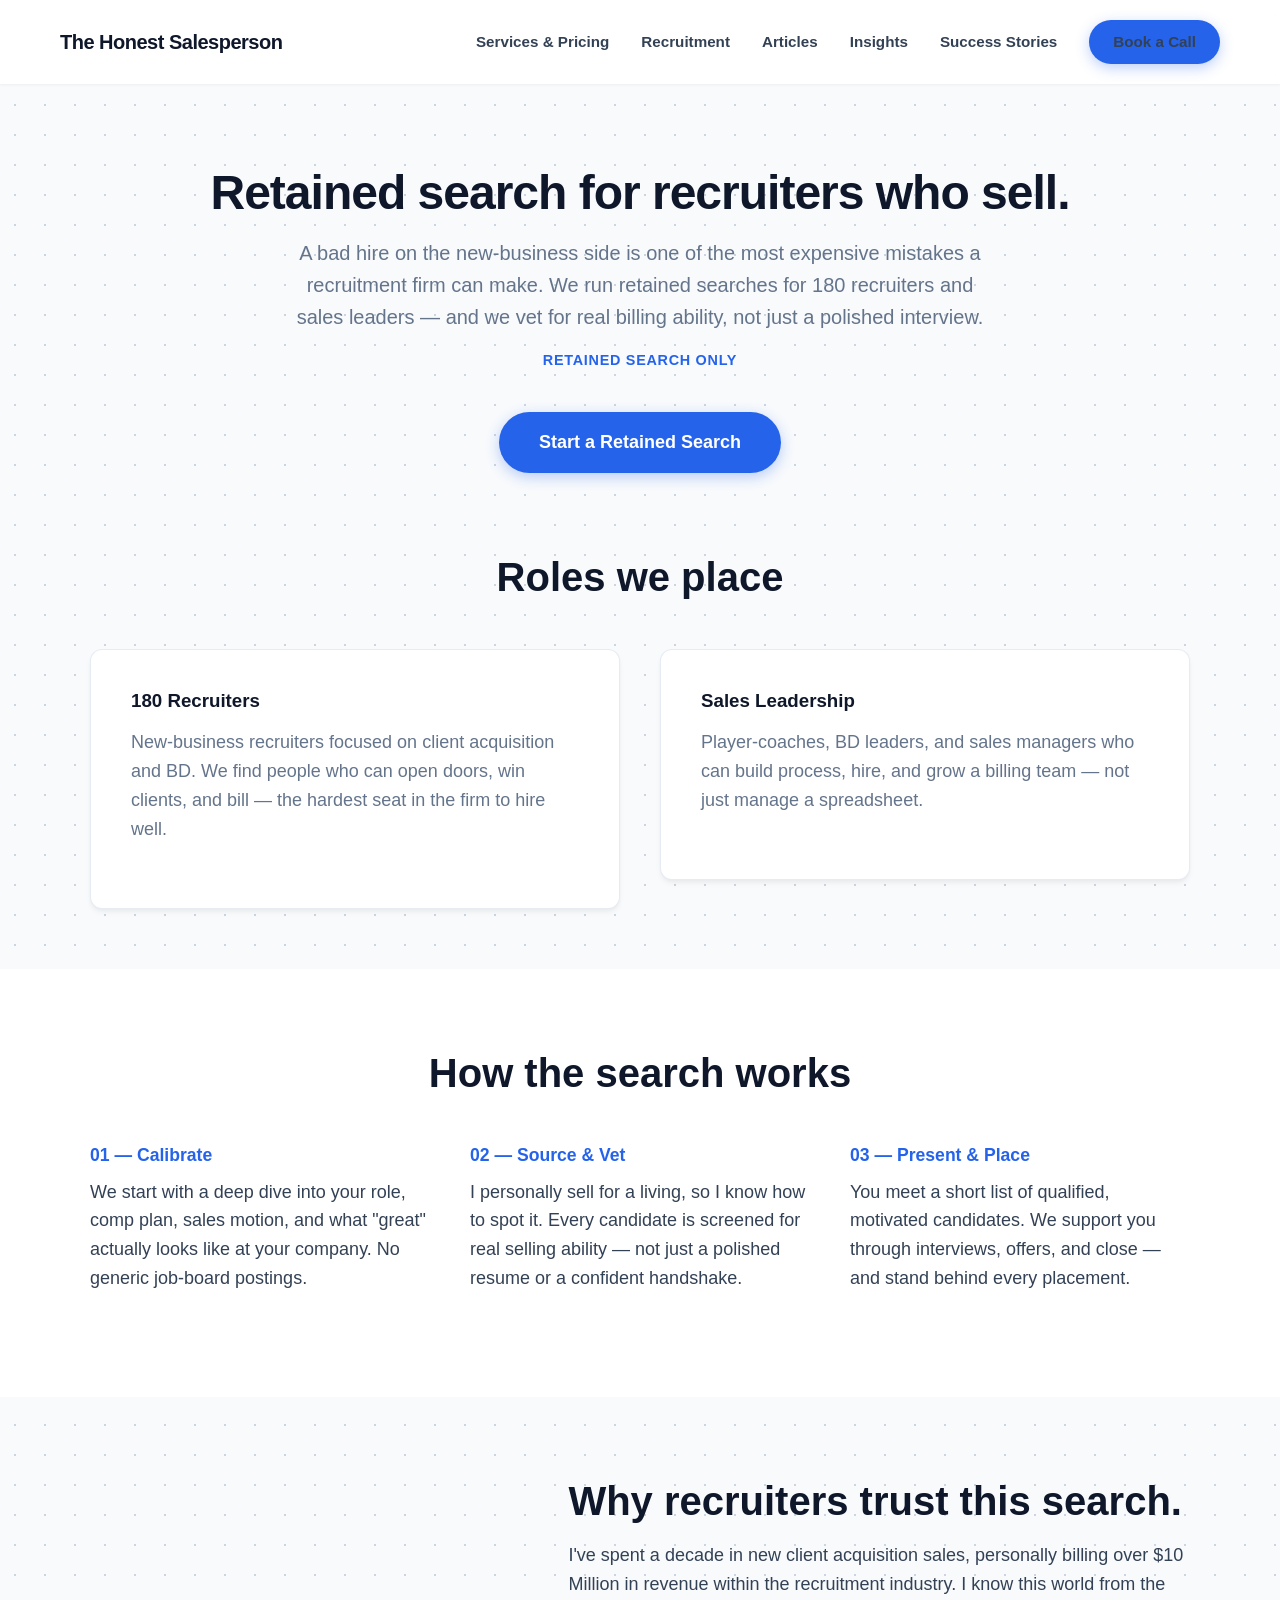
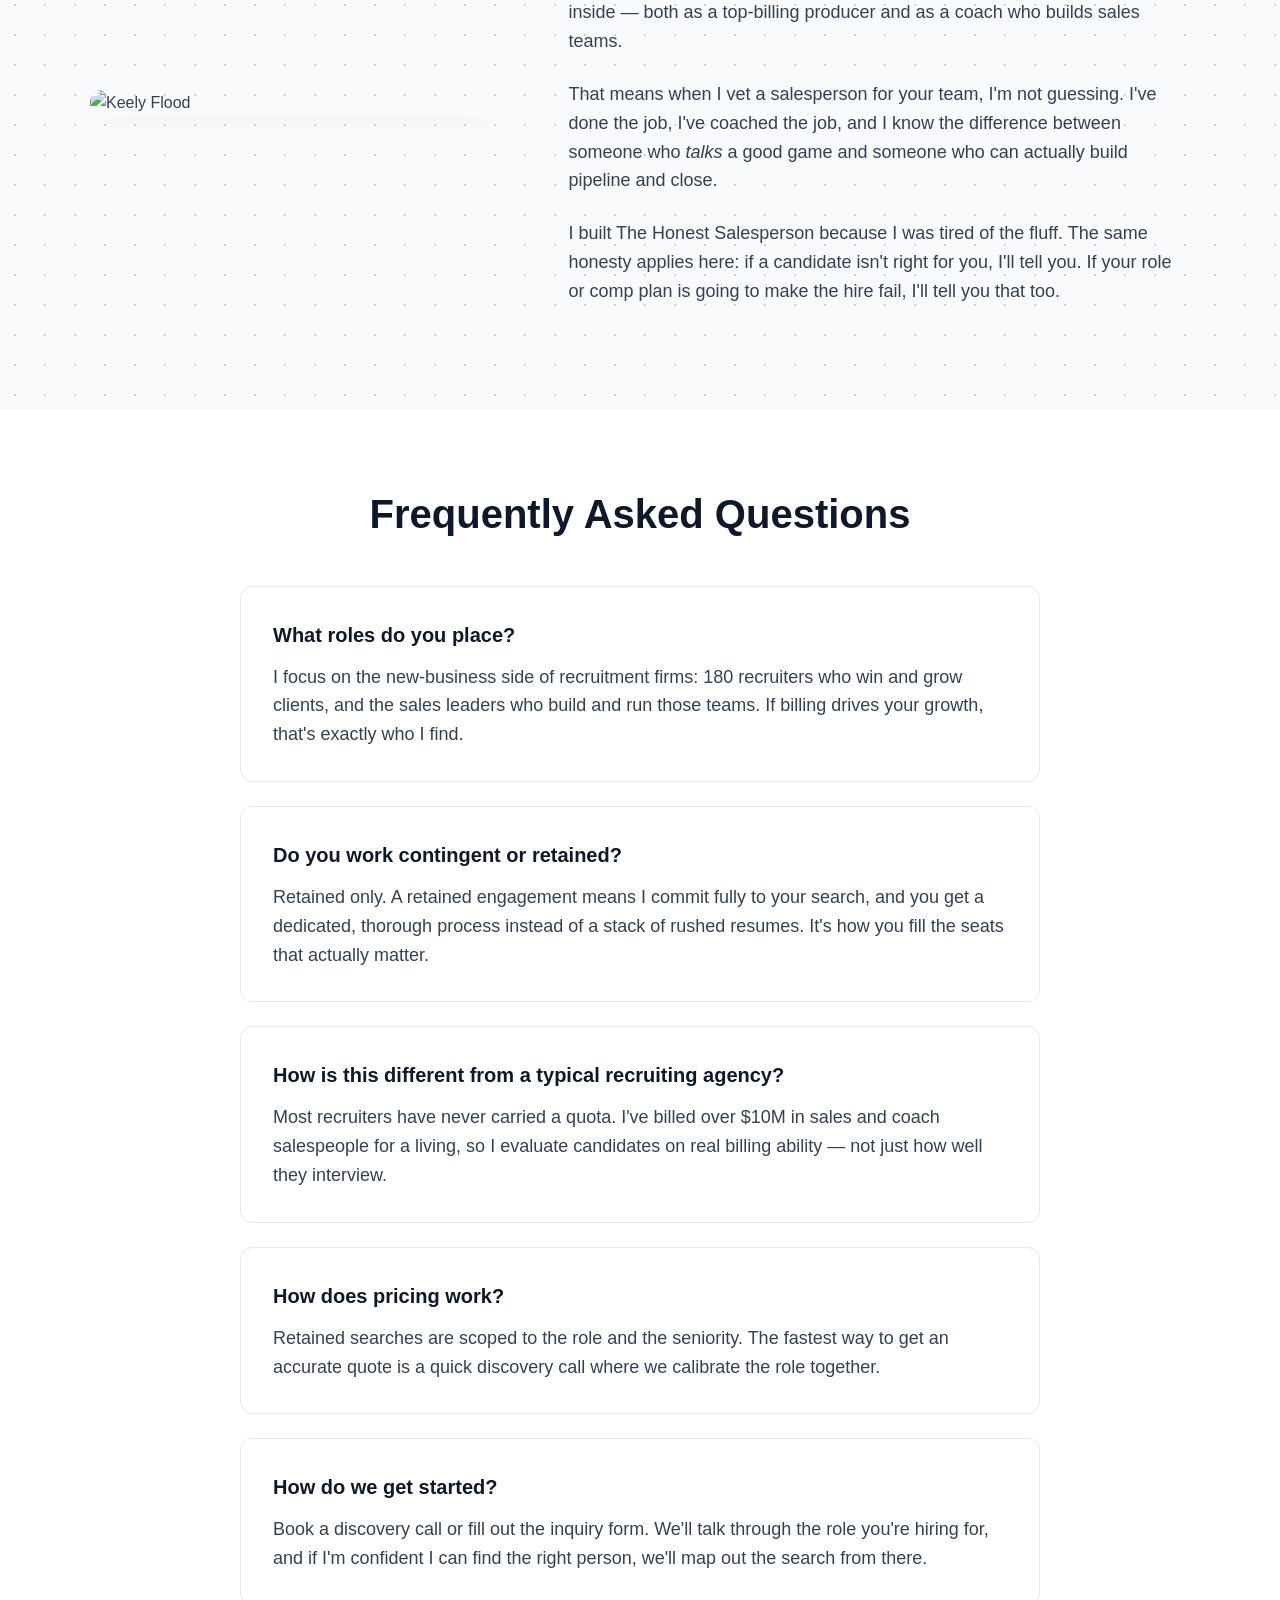
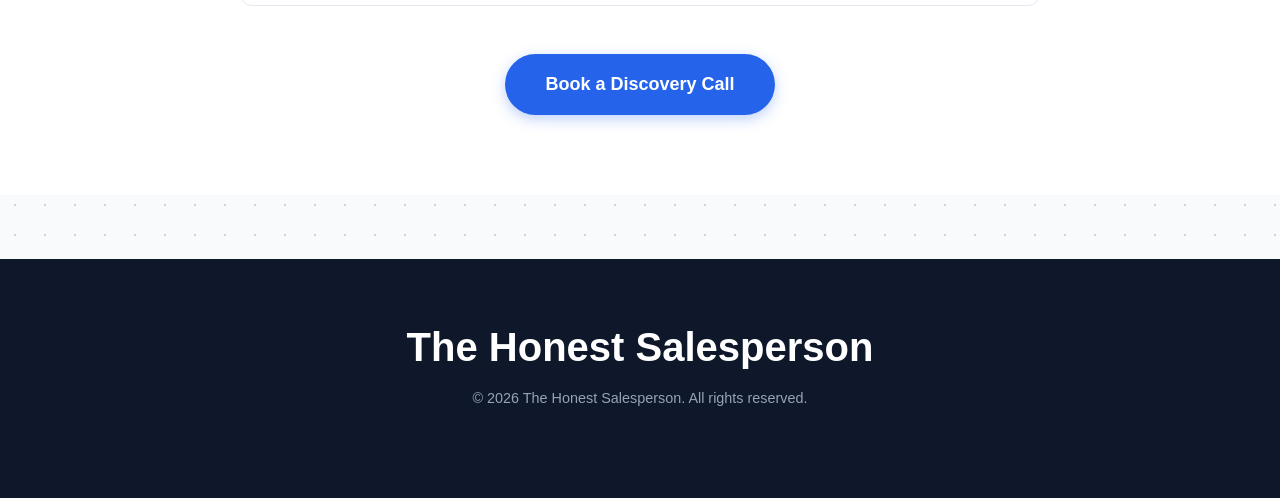
==== recruitment.html @ ce9f7af9 "added recruitment services" ====
<!DOCTYPE html>
<html lang="en">
<head>
    <meta charset="UTF-8">
    <meta name="viewport" content="width=device-width, initial-scale=1.0">
    <meta name="description" content="The Honest Salesperson - Retained recruitment search for 180 recruiters and sales leadership roles. We place new-business talent for recruitment firms serious about growth.">
    <title>Recruitment Services | The Honest Salesperson</title>
    <link rel="stylesheet" href="style.css">
</head>
<body>

    <nav>
        <div class="nav-container">
            <a href="index.html" class="logo">The Honest Salesperson</a>
            <button class="mobile-menu-toggle" aria-label="Toggle navigation">☰</button>
            <div class="nav-links" id="nav-menu">
                <a href="services.html">Services & Pricing</a>
                <a href="recruitment.html">Recruitment</a>
                <a href="index.html#substack">Articles</a>
                <a href="index.html#linkedin">Insights</a>
                <a href="index.html#reviews">Success Stories</a>
                <a href="index.html#calendar" class="btn btn-sm">Book a Call</a>
            </div>
        </div>
    </nav>

    <section class="hero" style="padding: 80px 20px 40px 20px;">
        <div class="container text-center">
            <h1 style="font-size: 3rem; margin-bottom: 1rem;">Retained search for recruiters who sell.</h1>
            <p style="color: var(--text-light); max-width: 700px; margin: 0 auto; font-size: 1.25rem;">
                A bad hire on the new-business side is one of the most expensive mistakes a recruitment firm can make. We run retained searches for 180 recruiters and sales leaders — and we vet for real billing ability, not just a polished interview.
            </p>
            <p style="color: var(--accent-color); font-weight: 600; margin-top: 1rem; text-transform: uppercase; letter-spacing: 0.05em; font-size: 0.9rem;">Retained search only</p>
            <div style="margin-top: 2rem;">
                <a href="index.html#calendar" class="btn">Start a Retained Search</a>
            </div>
        </div>
    </section>

    <section style="padding: 40px 20px 60px 20px;">
        <div class="container">
            <h2 style="margin-bottom: 3rem;">Roles we place</h2>
            <div class="content-grid">

                <div class="surface-box">
                    <h3 style="margin-bottom: 1rem;">180 Recruiters</h3>
                    <p style="color: var(--text-light);">New-business recruiters focused on client acquisition and BD. We find people who can open doors, win clients, and bill — the hardest seat in the firm to hire well.</p>
                </div>

                <div class="surface-box">
                    <h3 style="margin-bottom: 1rem;">Sales Leadership</h3>
                    <p style="color: var(--text-light);">Player-coaches, BD leaders, and sales managers who can build process, hire, and grow a billing team — not just manage a spreadsheet.</p>
                </div>

            </div>
        </div>
    </section>

    <section class="section-surface">
        <div class="container">
            <h2 style="margin-bottom: 3rem;">How the search works</h2>
            <div class="content-grid">

                <div>
                    <h3 style="color: var(--accent-color); font-size: 1.1rem; margin-bottom: 0.75rem;">01 — Calibrate</h3>
                    <p>We start with a deep dive into your role, comp plan, sales motion, and what "great" actually looks like at your company. No generic job-board postings.</p>
                </div>

                <div>
                    <h3 style="color: var(--accent-color); font-size: 1.1rem; margin-bottom: 0.75rem;">02 — Source & Vet</h3>
                    <p>I personally sell for a living, so I know how to spot it. Every candidate is screened for real selling ability — not just a polished resume or a confident handshake.</p>
                </div>

                <div>
                    <h3 style="color: var(--accent-color); font-size: 1.1rem; margin-bottom: 0.75rem;">03 — Present & Place</h3>
                    <p>You meet a short list of qualified, motivated candidates. We support you through interviews, offers, and close — and stand behind every placement.</p>
                </div>

            </div>
        </div>
    </section>

    <section>
        <div class="container">
            <div class="about-grid">
                <img src="https://media.licdn.com/dms/image/v2/D4E03AQEkGl9H8kgt_Q/profile-displayphoto-crop_800_800/B4EZ0sI7bnG4AI-/0/1774562033720?e=1782950400&v=beta&t=FPo6NbB2Nxb9BoT3XlcBUKTcdeHXxPuEP0wRXwG_Gzk" alt="Keely Flood" class="about-image">
                <div>
                    <h2 style="text-align: left; margin-bottom: 1rem;">Why recruiters trust this search.</h2>
                    <p>I've spent a decade in new client acquisition sales, personally billing over $10 Million in revenue within the recruitment industry. I know this world from the inside — both as a top-billing producer and as a coach who builds sales teams.</p>
                    <p>That means when I vet a salesperson for your team, I'm not guessing. I've done the job, I've coached the job, and I know the difference between someone who <em>talks</em> a good game and someone who can actually build pipeline and close.</p>
                    <p>I built The Honest Salesperson because I was tired of the fluff. The same honesty applies here: if a candidate isn't right for you, I'll tell you. If your role or comp plan is going to make the hire fail, I'll tell you that too.</p>
                </div>
            </div>
        </div>
    </section>

    <section class="section-surface">
        <div class="container container-lg">
            <h2 style="margin-bottom: 3rem;">Frequently Asked Questions</h2>

            <div class="faq-container">
                <div class="faq-item">
                    <h4>What roles do you place?</h4>
                    <p>I focus on the new-business side of recruitment firms: 180 recruiters who win and grow clients, and the sales leaders who build and run those teams. If billing drives your growth, that's exactly who I find.</p>
                </div>

                <div class="faq-item">
                    <h4>Do you work contingent or retained?</h4>
                    <p>Retained only. A retained engagement means I commit fully to your search, and you get a dedicated, thorough process instead of a stack of rushed resumes. It's how you fill the seats that actually matter.</p>
                </div>

                <div class="faq-item">
                    <h4>How is this different from a typical recruiting agency?</h4>
                    <p>Most recruiters have never carried a quota. I've billed over $10M in sales and coach salespeople for a living, so I evaluate candidates on real billing ability — not just how well they interview.</p>
                </div>

                <div class="faq-item">
                    <h4>How does pricing work?</h4>
                    <p>Retained searches are scoped to the role and the seniority. The fastest way to get an accurate quote is a quick discovery call where we calibrate the role together.</p>
                </div>

                <div class="faq-item">
                    <h4>How do we get started?</h4>
                    <p>Book a discovery call or fill out the inquiry form. We'll talk through the role you're hiring for, and if I'm confident I can find the right person, we'll map out the search from there.</p>
                </div>
            </div>

            <div class="text-center" style="margin-top: 3rem;">
                <a href="index.html#calendar" class="btn">Book a Discovery Call</a>
            </div>
        </div>
    </section>

    <footer>
        <div class="container">
            <h2>The Honest Salesperson</h2>
            <p style="color: #94a3b8; font-size: 0.9rem;">&copy; 2026 The Honest Salesperson. All rights reserved.</p>
        </div>
    </footer>

    <script src="js/nav.js"></script>
</body>
</html>
---- style.css ----
/* CSS Variables */
:root {
    --primary-color: #0f172a;    
    --accent-color: #2563eb;     
    --accent-glow: rgba(37, 99, 235, 0.3);
    --background-color: #f8fafc; 
    --surface-color: #ffffff;    
    --text-main: #334155;        
    --text-light: #64748b;       
    --border-radius: 12px;       
    --section-padding: 80px 20px;
}

/* Reset and Base Styles */
* {
    margin: 0;
    padding: 0;
    box-sizing: border-box;
}

body {
    font-family: -apple-system, BlinkMacSystemFont, "Segoe UI", Roboto, Helvetica, Arial, sans-serif;
    line-height: 1.6;
    color: var(--text-main);
    background-color: var(--background-color);
    background-image: radial-gradient(#cbd5e1 1px, transparent 1px);
    background-size: 30px 30px;
    -webkit-font-smoothing: antialiased;
}

a {
    text-decoration: none;
    color: var(--accent-color);
    transition: color 0.2s ease;
}

a:hover {
    color: #1d4ed8; 
}

/* Typography */
h1, h2, h3 {
    color: var(--primary-color);
    font-weight: 800;
    line-height: 1.2;
    margin-bottom: 1rem;
}

.gradient-text {
    background: linear-gradient(135deg, var(--primary-color), var(--accent-color));
    -webkit-background-clip: text;
    -webkit-text-fill-color: transparent;
}

h2 {
    font-size: 2.5rem;
    text-align: center;
    margin-bottom: 3rem;
}

p {
    margin-bottom: 1.5rem;
    font-size: 1.125rem;
}

/* Layout Utilities */
.container {
    max-width: 1100px;
    margin: 0 auto;
}

section {
    padding: var(--section-padding);
}

/* Elevated Surface Cards */
.surface-box {
    background: var(--surface-color);
    padding: 2.5rem;
    border-radius: var(--border-radius);
    box-shadow: 0 4px 6px -1px rgba(0, 0, 0, 0.05), 0 2px 4px -1px rgba(0, 0, 0, 0.03);
    border: 1px solid rgba(226, 232, 240, 0.8);
    transition: transform 0.3s ease, box-shadow 0.3s ease;
}

.surface-box:hover {
    transform: translateY(-5px);
    box-shadow: 0 20px 25px -5px rgba(0, 0, 0, 0.1), 0 10px 10px -5px rgba(0, 0, 0, 0.04);
}

/* Navigation */
nav {
    background-color: rgba(255, 255, 255, 0.95);
    backdrop-filter: blur(10px);
    box-shadow: 0 1px 3px rgba(0,0,0,0.05);
    position: sticky;
    top: 0;
    z-index: 100;
}

.nav-container {
    display: flex;
    justify-content: space-between;
    align-items: center;
    padding: 1.25rem 20px;
    max-width: 1200px;
    margin: 0 auto;
}

.logo {
    font-weight: 800;
    font-size: 1.25rem;
    color: var(--primary-color);
    letter-spacing: -0.5px;
}

.nav-links {
    display: flex;
    gap: 2rem;
    align-items: center;
}

.nav-links a {
    color: var(--text-main);
    font-weight: 600;
    font-size: 0.95rem;
}

.nav-links a:hover {
    color: var(--accent-color);
}

/* Mobile Menu Button - Hidden on Desktop */
.mobile-menu-toggle {
    display: none; 
    background: none;
    border: none;
    font-size: 1.8rem;
    color: var(--primary-color);
    cursor: pointer;
    line-height: 1;
}


/* Buttons */
.btn {
    display: inline-block;
    background-color: var(--accent-color);
    color: #ffffff;
    padding: 1rem 2.5rem;
    border-radius: 50px;
    font-weight: 600;
    font-size: 1.125rem;
    border: none;
    cursor: pointer;
    box-shadow: 0 4px 14px 0 var(--accent-glow);
    transition: all 0.3s ease;
}

.btn:hover {
    background-color: #1d4ed8;
    color: #ffffff;
    transform: translateY(-2px);
    box-shadow: 0 6px 20px rgba(37, 99, 235, 0.4);
}

/* Split Hero Section */
.hero-grid {
    display: grid;
    grid-template-columns: 1fr 1fr;
    gap: 4rem;
    align-items: center;
}

.hero h1 {
    font-size: 3.5rem;
    margin-bottom: 1.5rem;
    letter-spacing: -1px;
}

.hero p {
    color: var(--text-light);
    font-size: 1.25rem;
    margin-bottom: 2.5rem;
}

.hero-image {
    width: 100%;
    height: 500px;
    object-fit: cover;
    border-radius: var(--border-radius);
    box-shadow: 0 25px 50px -12px rgba(0, 0, 0, 0.25);
}

/* Grid Layouts for Content */
.content-grid {
    display: grid;
    grid-template-columns: repeat(auto-fit, minmax(320px, 1fr));
    gap: 2.5rem;
    align-items: start;
}

/* Scrolling Reviews (Marquee) */
.marquee-wrapper {
    position: relative;
    display: flex;
    overflow: hidden;
    user-select: none;
    gap: 2rem;
    padding: 1rem 0;
    mask-image: linear-gradient(to right, transparent, black 5%, black 95%, transparent);
    -webkit-mask-image: linear-gradient(to right, transparent, black 5%, black 95%, transparent);
}

.marquee-content {
    flex-shrink: 0;
    display: flex;
    justify-content: space-around;
    min-width: 100%;
    gap: 2rem;
    animation: scroll 45s linear infinite;
}

.marquee-wrapper:hover .marquee-content {
    animation-play-state: paused;
}

@keyframes scroll {
    from { transform: translateX(0); }
    to { transform: translateX(calc(-100% - 2rem)); }
}

.testimonial-card {
    width: 400px;
    background: var(--surface-color);
    padding: 2rem;
    border-radius: var(--border-radius);
    box-shadow: 0 4px 6px -1px rgba(0, 0, 0, 0.05);
    border: 1px solid rgba(226, 232, 240, 0.8);
    display: flex;
    flex-direction: column;
    justify-content: space-between;
    white-space: normal;
}

.quote-icon {
    color: var(--accent-color);
    font-size: 3rem;
    line-height: 0.5;
    opacity: 0.2;
    margin-bottom: 1rem;
}

/* Calendar Section Split Layout */
.calendar-grid {
    display: grid;
    grid-template-columns: 1fr 1.5fr;
    gap: 3rem;
    background: var(--surface-color);
    border-radius: var(--border-radius);
    overflow: hidden;
    box-shadow: 0 10px 30px -10px rgba(0,0,0,0.1);
}

.calendar-info {
    padding: 3rem;
    background: var(--primary-color);
    color: white;
    display: flex;
    flex-direction: column;
    justify-content: center;
}

.calendar-info h3 {
    color: white;
    font-size: 2rem;
}

.calendar-info p {
    color: #94a3b8;
}

.calendar-image {
    width: 100%;
    height: 250px;
    object-fit: cover;
    border-radius: 8px;
    margin-top: 2rem;
    opacity: 0.9;
}

/* Embed Containers */
.embed-container {
    width: 100%;
    overflow: hidden;
}

/* Force LinkedIn iframes to be responsive */
.embed-container iframe {
    display: block;
    width: 100% !important;
    max-width: 504px;
    border: none;
    border-radius: var(--border-radius);
}

/* Quiz Buttons */
.quiz-btn {
    background-color: var(--background-color);
    border: 2px solid #e2e8f0;
    padding: 1rem 1.5rem;
    border-radius: 8px;
    text-align: left;
    font-size: 1.1rem;
    color: var(--text-main);
    cursor: pointer;
    transition: all 0.2s ease;
    font-weight: 500;
}

.quiz-btn:hover {
    border-color: var(--accent-color);
    background-color: #eff6ff;
    transform: translateX(5px);
}

/* Footer */
footer {
    background-color: var(--primary-color);
    color: #ffffff;
    text-align: center;
    padding: 4rem 20px;
    margin-top: 4rem;
}

footer h2 {
    color: white;
    margin-bottom: 1rem;
}

/* Responsive */
/* Responsive Overrides */
@media (max-width: 900px) {
    /* Show the hamburger button */
    .mobile-menu-toggle {
        display: block; 
    }
    
    /* Hide normal layout, setup dropdown layout */
    .nav-links {
        display: none; 
        flex-direction: column;
        position: absolute;
        top: 100%; /* Drops down exactly below the header */
        left: 0;
        width: 100%;
        background-color: rgba(255, 255, 255, 0.98); /* Solid background so it's readable */
        padding: 1.5rem 20px;
        box-shadow: 0 10px 15px -3px rgba(0, 0, 0, 0.1);
        border-top: 1px solid #e2e8f0;
    }

    /* The class JavaScript will add when clicked */
    .nav-links.active {
        display: flex; 
    }

    /* Space out the links for "fat fingers" on mobile */
    .nav-links a {
        padding: 0.75rem 0;
        font-size: 1.1rem;
    }

    .nav-links .btn {
        text-align: center;
        margin-top: 1rem;
    }

    /* Existing overrides */
    .hero-grid, .calendar-grid {
        grid-template-columns: 1fr;
        gap: 2rem;
    }
    .pricing-grid {
        grid-template-columns: 1fr; 
    }
    .pricing-card.tier-2 {
        transform: none; 
    }
    .pricing-card.tier-2:hover {
        transform: translateY(-5px);
    }
    .hero h1 {
        font-size: 2.75rem;
    }
    .hero-image {
        height: 350px;
    }
    .testimonial-card {
        width: 300px;
    }
}

/* --- Joke Chatbot Styles --- */
#chatbot-toggle {
    position: fixed;
    bottom: 25px;
    right: 25px;
    background: var(--accent-color);
    color: white;
    border: none;
    border-radius: 50%;
    width: 65px;
    height: 65px;
    font-size: 28px;
    cursor: pointer;
    box-shadow: 0 4px 14px 0 var(--accent-glow);
    z-index: 1000;
    transition: transform 0.2s ease, background-color 0.2s ease;
    display: flex;
    align-items: center;
    justify-content: center;
}

#chatbot-toggle:hover {
    transform: scale(1.05);
    background-color: #1d4ed8;
}

#chatbot-window {
    position: fixed;
    bottom: 100px;
    right: 25px;
    width: 340px;
    background: white;
    border-radius: var(--border-radius);
    box-shadow: 0 10px 40px -10px rgba(0,0,0,0.2);
    display: none;
    flex-direction: column;
    overflow: hidden;
    z-index: 1000;
    border: 1px solid #e2e8f0;
}

#chatbot-header {
    background: var(--primary-color);
    color: white;
    padding: 15px 20px;
    font-weight: 600;
    display: flex;
    justify-content: space-between;
    align-items: center;
}

#chatbot-close {
    background: none;
    border: none;
    color: white;
    cursor: pointer;
    font-size: 24px;
    line-height: 1;
    opacity: 0.8;
}

#chatbot-close:hover {
    opacity: 1;
}

#chatbot-messages {
    height: 300px;
    overflow-y: auto;
    padding: 20px;
    display: flex;
    flex-direction: column;
    gap: 12px;
    background: #f8fafc;
}

.bot-msg, .user-msg {
    padding: 12px 16px;
    border-radius: 12px;
    max-width: 85%;
    font-size: 0.95rem;
    line-height: 1.4;
}

.bot-msg {
    background: white;
    align-self: flex-start;
    color: var(--text-main);
    border: 1px solid #e2e8f0;
    border-bottom-left-radius: 4px;
}

.user-msg {
    background: var(--accent-color);
    color: white;
    align-self: flex-end;
    border-bottom-right-radius: 4px;
}

.bot-msg a {
    color: var(--accent-color);
    font-weight: 700;
    text-decoration: underline;
}

#chatbot-form {
    display: flex;
    border-top: 1px solid #e2e8f0;
    background: white;
}

#chatbot-input {
    flex-grow: 1;
    border: none;
    padding: 15px;
    outline: none;
    font-size: 0.95rem;
    color: var(--text-main);
}

#chatbot-form button {
    background: transparent;
    color: var(--accent-color);
    font-weight: 600;
    border: none;
    padding: 0 20px;
    cursor: pointer;
    transition: color 0.2s ease;
}

#chatbot-form button:hover {
    color: #1d4ed8;
}

/* --- Pricing Section Styles --- */
.pricing-grid {
    display: grid;
    grid-template-columns: repeat(auto-fit, minmax(300px, 1fr));
    gap: 2rem;
    align-items: center; /* This allows the middle card to be taller */
}

.pricing-card {
    background: var(--surface-color);
    border-radius: var(--border-radius);
    padding: 3rem 2rem;
    border: 1px solid #e2e8f0;
    box-shadow: 0 4px 6px -1px rgba(0, 0, 0, 0.05);
    display: flex;
    flex-direction: column;
    height: 100%;
    transition: transform 0.3s ease, box-shadow 0.3s ease;
}

.pricing-card:hover {
    transform: translateY(-5px);
    box-shadow: 0 20px 25px -5px rgba(0, 0, 0, 0.1);
}

.pricing-header {
    text-align: center;
    margin-bottom: 2rem;
    padding-bottom: 2rem;
    border-bottom: 1px solid #e2e8f0;
}

.pricing-header h3 {
    font-size: 1.5rem;
    margin-bottom: 1rem;
}

.price {
    font-size: 3.5rem;
    font-weight: 800;
    color: var(--primary-color);
    line-height: 1;
    margin-bottom: 1rem;
    display: flex;
    justify-content: center;
    align-items: flex-start;
}

.price span {
    font-size: 1.25rem;
    color: var(--text-light);
    margin-top: 0.5rem;
    font-weight: 600;
}

.pricing-features {
    list-style: none;
    margin-bottom: 2.5rem;
    flex-grow: 1;
}

.pricing-features li {
    margin-bottom: 1rem;
    font-size: 1rem;
    color: var(--text-main);
    display: flex;
    gap: 0.75rem;
}

.pricing-features li span {
    color: var(--accent-color);
    font-weight: bold;
}

/* Highlighted Center Card */
.pricing-card.highlighted {
    background: var(--primary-color);
    color: white;
    border-color: var(--primary-color);
    transform: scale(1.05);
    box-shadow: 0 20px 25px -5px rgba(15, 23, 42, 0.3);
    position: relative;
}

.pricing-card.highlighted:hover {
    transform: scale(1.05) translateY(-5px);
}

.pricing-card.highlighted .pricing-header {
    border-bottom-color: rgba(255, 255, 255, 0.1);
}

.pricing-card.highlighted .pricing-features li {
    color: #f8fafc;
}

.pricing-card.highlighted .pricing-features li span {
    color: #60a5fa; /* Lighter blue for dark background */
}

.popular-badge {
    position: absolute;
    top: -15px;
    left: 50%;
    transform: translateX(-50%);
    background: var(--accent-color);
    color: white;
    padding: 0.5rem 1.5rem;
    border-radius: 20px;
    font-size: 0.85rem;
    font-weight: 700;
    text-transform: uppercase;
    letter-spacing: 0.05em;
    box-shadow: 0 4px 6px rgba(37, 99, 235, 0.3);
}

.btn-outline {
    background-color: transparent;
    color: var(--accent-color);
    border: 2px solid var(--accent-color);
    box-shadow: none;
    text-align: center;
}

.btn-outline:hover {
    background-color: var(--accent-color);
    color: white;
}

.pricing-card .btn {
    text-align: center;
    width: 100%;
}

/* --- FAQ Section Styles --- */
.faq-container {
    display: flex;
    flex-direction: column;
    gap: 1.5rem;
}

.faq-item {
    background: var(--surface-color);
    padding: 2rem;
    border-radius: var(--border-radius);
    border: 1px solid #e2e8f0;
}

.faq-item h4 {
    font-size: 1.25rem;
    color: var(--primary-color);
    margin-bottom: 0.75rem;
}

.faq-item p {
    margin: 0;
    color: var(--text-main);
}

@media (max-width: 900px) {
    .pricing-card.highlighted {
        transform: none; /* Disables the visual "pop out" on mobile so it stacks neatly */
    }
    .pricing-card.highlighted:hover {
        transform: translateY(-5px);
    }
}

/* ===========================================
   UTILITY CLASSES
   =========================================== */

/* Text */
.text-center { text-align: center; }
.text-muted { color: #94a3b8; }

/* Container Width Variants */
.container-sm { max-width: 600px; margin: 0 auto; }
.container-md { max-width: 700px; margin: 0 auto; }
.container-lg { max-width: 800px; margin: 0 auto; }

/* Button Size Variant */
.btn-sm {
    padding: 0.6rem 1.5rem;
    font-size: 1rem;
}

/* ===========================================
   SECTION VARIANTS
   =========================================== */

/* White/card background sections */
.section-surface {
    background-color: var(--surface-color);
}

/* Dark/primary background sections (calculator, etc.) */
.section-dark {
    background: var(--primary-color);
    color: white;
}

/* Reviews marquee section has tighter custom padding */
.section-reviews {
    overflow: hidden;
    padding: 60px 0;
}

/* ===========================================
   ABOUT SECTION (Services page)
   =========================================== */

.about-grid {
    display: grid;
    grid-template-columns: 1fr 1.5fr;
    gap: 4rem;
    align-items: center;
}

.about-image {
    width: 100%;
    border-radius: var(--border-radius);
    box-shadow: 0 10px 30px -10px rgba(0,0,0,0.1);
}

@media (max-width: 900px) {
    .about-grid {
        grid-template-columns: 1fr;
        gap: 2rem;
    }
}

/* ===========================================
   ROI CALCULATOR (index.html)
   =========================================== */

.calculator-card {
    background: white;
    padding: 2rem;
    border-radius: 12px;
    color: var(--primary-color);
    text-align: left;
}

.calculator-label {
    font-weight: 600;
    display: block;
    margin-bottom: 0.5rem;
}

.calculator-label-value {
    color: var(--accent-color);
}

.calculator-slider {
    width: 100%;
    margin-bottom: 2rem;
}

.calculator-result {
    border-top: 1px solid #e2e8f0;
    padding-top: 1.5rem;
    text-align: center;
}

.calculator-result p {
    font-size: 1rem;
    color: var(--text-light);
    margin-bottom: 0.5rem;
}

.calculator-result h3 {
    font-size: 2.5rem;
    color: #10b981;
    margin: 0;
}

/* ===========================================
   SUBSTACK ARTICLE CARDS (index.html)
   =========================================== */

.article-card {
    display: flex;
    flex-direction: column;
    justify-content: space-between;
}

.article-date {
    font-size: 0.85rem;
    color: var(--accent-color);
    text-transform: uppercase;
    font-weight: 700;
    letter-spacing: 0.05em;
}

.article-title {
    margin-top: 0.75rem;
    font-size: 1.3rem;
    line-height: 1.4;
}

.article-title a {
    color: var(--primary-color);
}

.article-snippet {
    font-size: 1rem;
    color: var(--text-main);
    margin-bottom: 1.5rem;
}

.article-link {
    font-weight: 600;
    color: var(--accent-color);
    display: inline-flex;
    align-items: center;
    gap: 0.5rem;
}

/* ===========================================
   INQUIRY FORM (index.html)
   =========================================== */

.inquiry-embed {
    padding: 0;
}
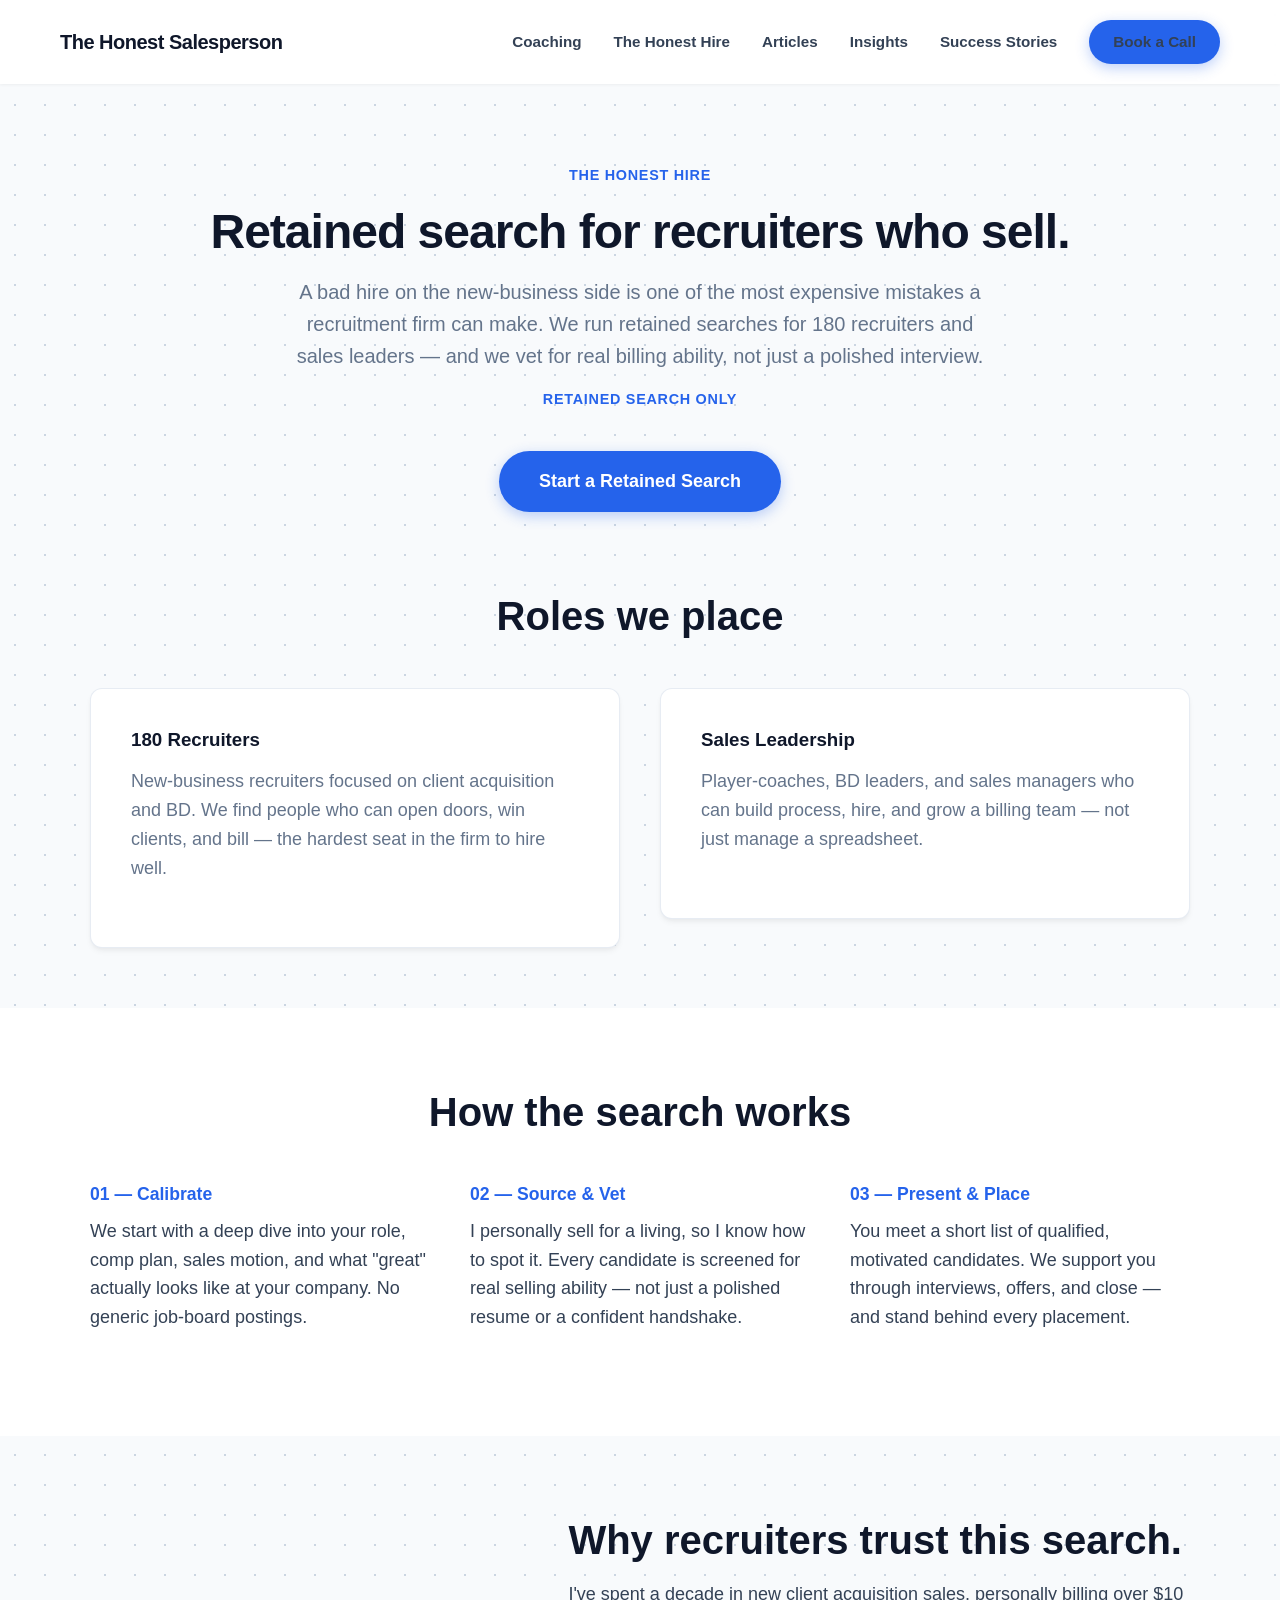
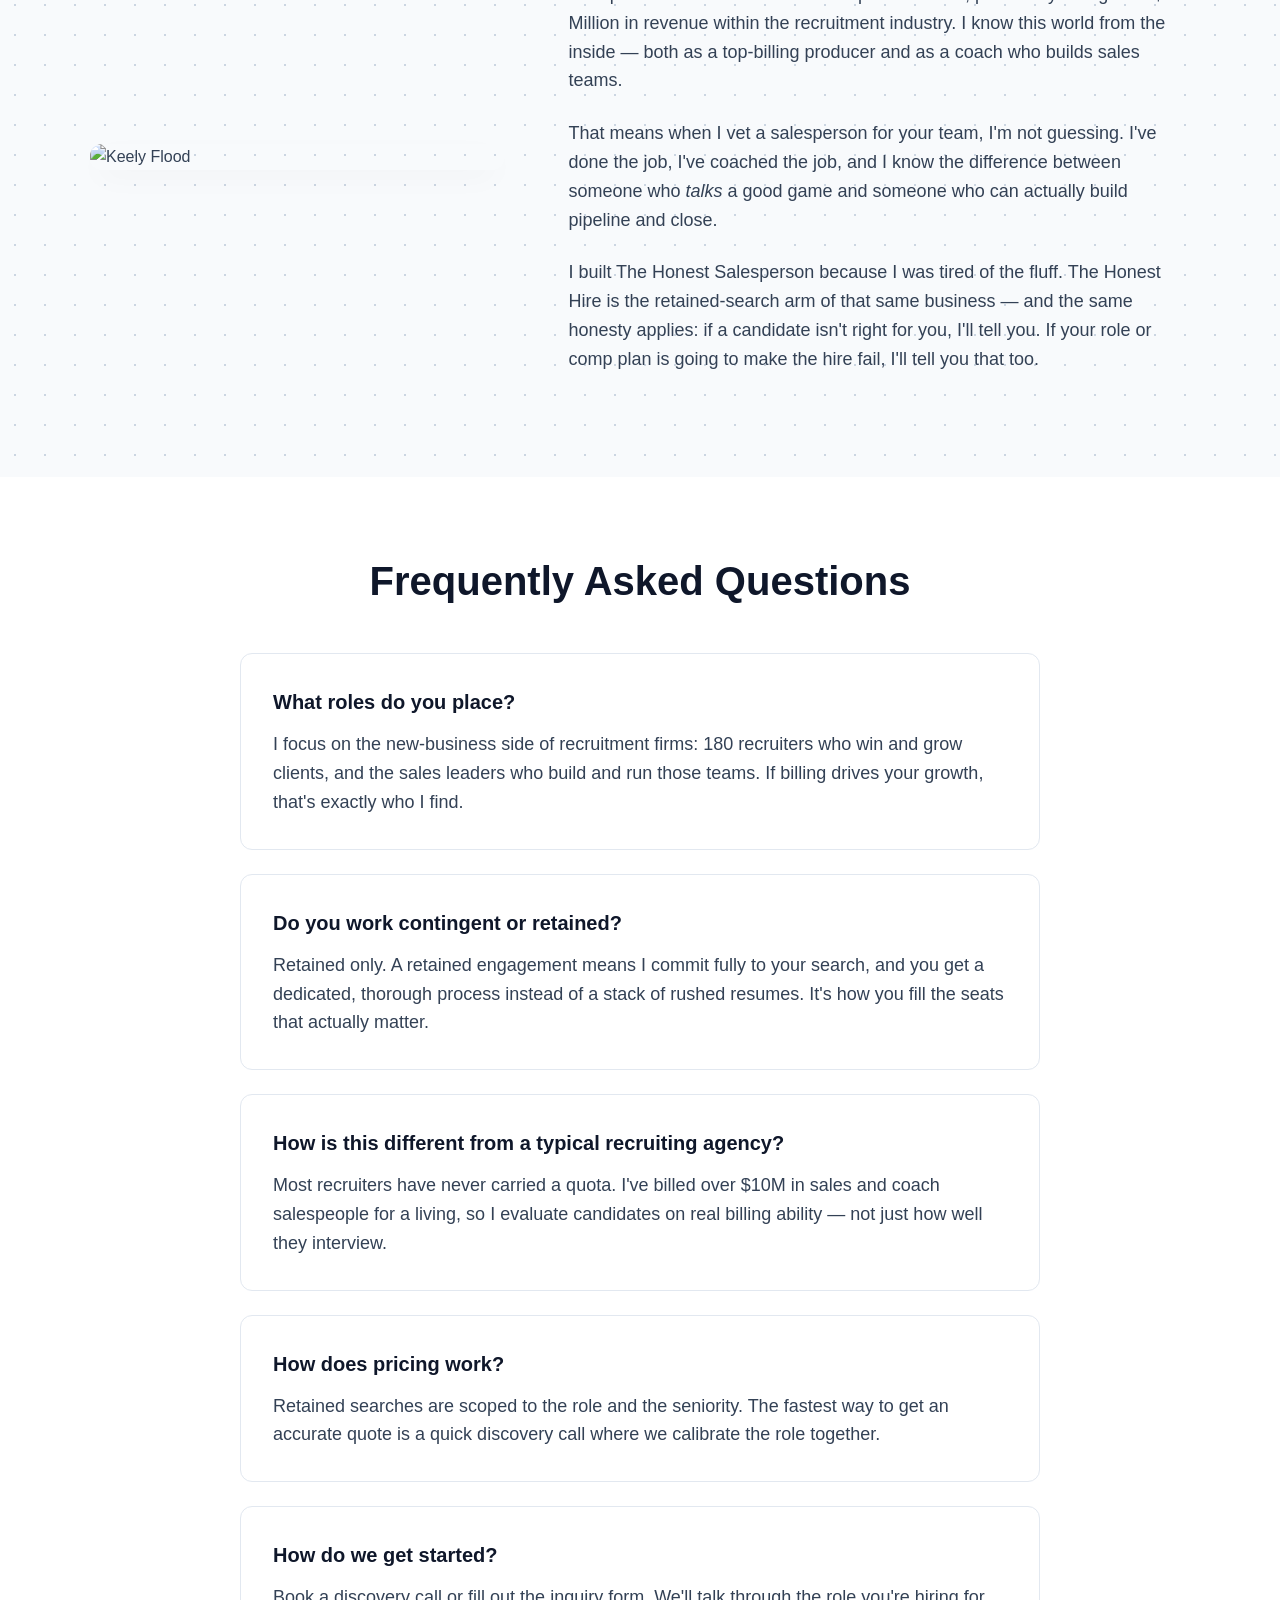
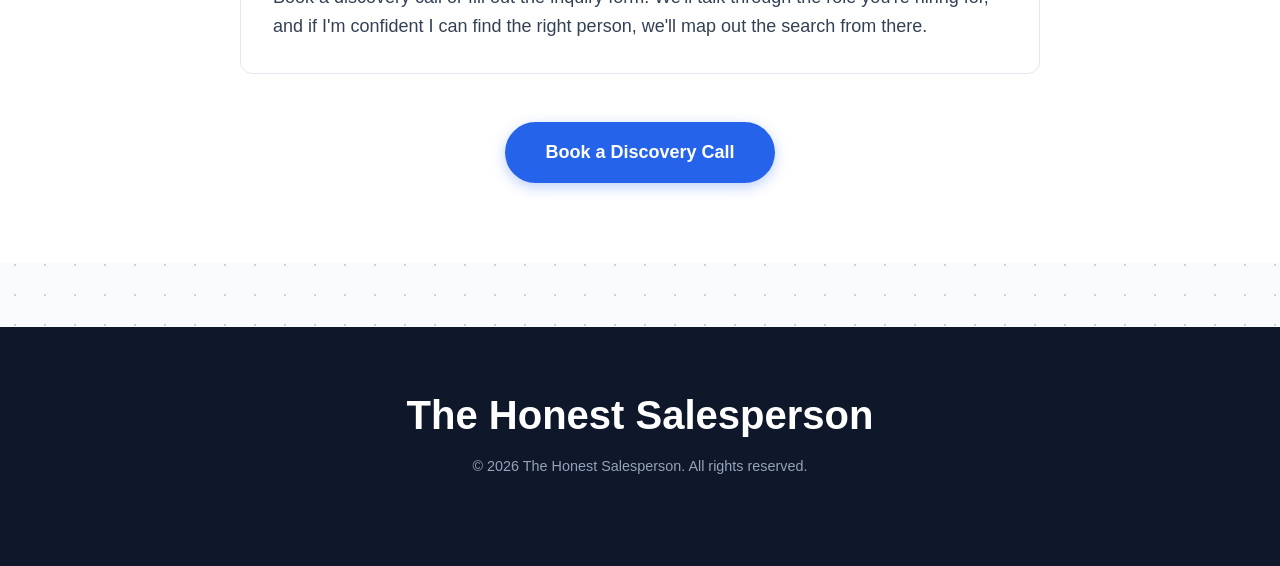
==== commit 512100ba: "Services and rec2rec info" ====
--- a/recruitment.html
+++ b/recruitment.html
@@ -3,8 +3,8 @@
 <head>
     <meta charset="UTF-8">
     <meta name="viewport" content="width=device-width, initial-scale=1.0">
-    <meta name="description" content="The Honest Salesperson - Retained recruitment search for 180 recruiters and sales leadership roles. We place new-business talent for recruitment firms serious about growth.">
-    <title>Recruitment Services | The Honest Salesperson</title>
+    <meta name="description" content="The Honest Hire — the retained-search arm of The Honest Salesperson. Retained recruitment for 180 recruiters and sales leadership roles. We place new-business talent for recruitment firms serious about growth.">
+    <title>The Honest Hire | Retained Recruitment by The Honest Salesperson</title>
     <link rel="stylesheet" href="style.css">
 </head>
 <body>
@@ -14,8 +14,8 @@
             <a href="index.html" class="logo">The Honest Salesperson</a>
             <button class="mobile-menu-toggle" aria-label="Toggle navigation">☰</button>
             <div class="nav-links" id="nav-menu">
-                <a href="services.html">Services & Pricing</a>
-                <a href="recruitment.html">Recruitment</a>
+                <a href="services.html">Coaching</a>
+                <a href="recruitment.html">The Honest Hire</a>
                 <a href="index.html#substack">Articles</a>
                 <a href="index.html#linkedin">Insights</a>
                 <a href="index.html#reviews">Success Stories</a>
@@ -26,6 +26,7 @@
 
     <section class="hero" style="padding: 80px 20px 40px 20px;">
         <div class="container text-center">
+            <p style="color: var(--accent-color); font-weight: 600; text-transform: uppercase; letter-spacing: 0.05em; font-size: 0.9rem; margin-bottom: 1rem;">The Honest Hire</p>
             <h1 style="font-size: 3rem; margin-bottom: 1rem;">Retained search for recruiters who sell.</h1>
             <p style="color: var(--text-light); max-width: 700px; margin: 0 auto; font-size: 1.25rem;">
                 A bad hire on the new-business side is one of the most expensive mistakes a recruitment firm can make. We run retained searches for 180 recruiters and sales leaders — and we vet for real billing ability, not just a polished interview.
@@ -88,7 +89,7 @@
                     <h2 style="text-align: left; margin-bottom: 1rem;">Why recruiters trust this search.</h2>
                     <p>I've spent a decade in new client acquisition sales, personally billing over $10 Million in revenue within the recruitment industry. I know this world from the inside — both as a top-billing producer and as a coach who builds sales teams.</p>
                     <p>That means when I vet a salesperson for your team, I'm not guessing. I've done the job, I've coached the job, and I know the difference between someone who <em>talks</em> a good game and someone who can actually build pipeline and close.</p>
-                    <p>I built The Honest Salesperson because I was tired of the fluff. The same honesty applies here: if a candidate isn't right for you, I'll tell you. If your role or comp plan is going to make the hire fail, I'll tell you that too.</p>
+                    <p>I built The Honest Salesperson because I was tired of the fluff. The Honest Hire is the retained-search arm of that same business — and the same honesty applies: if a candidate isn't right for you, I'll tell you. If your role or comp plan is going to make the hire fail, I'll tell you that too.</p>
                 </div>
             </div>
         </div>
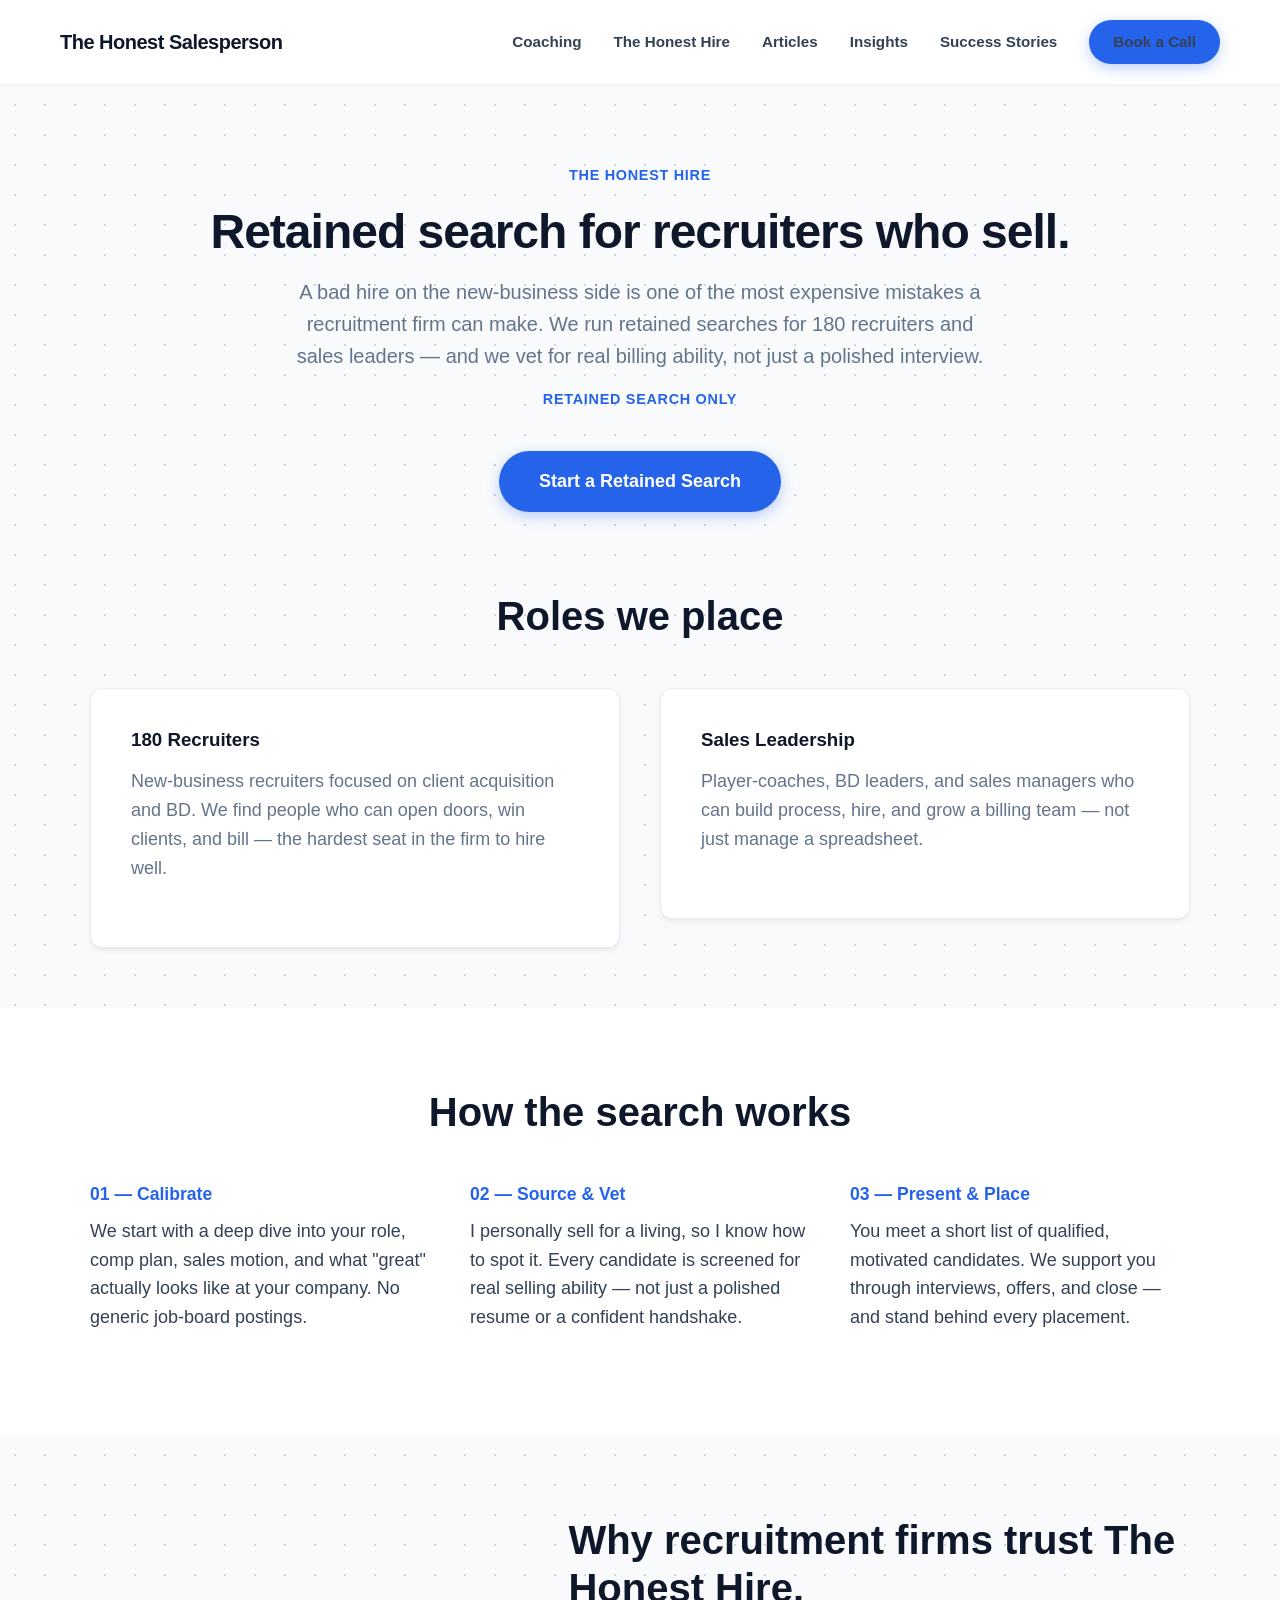
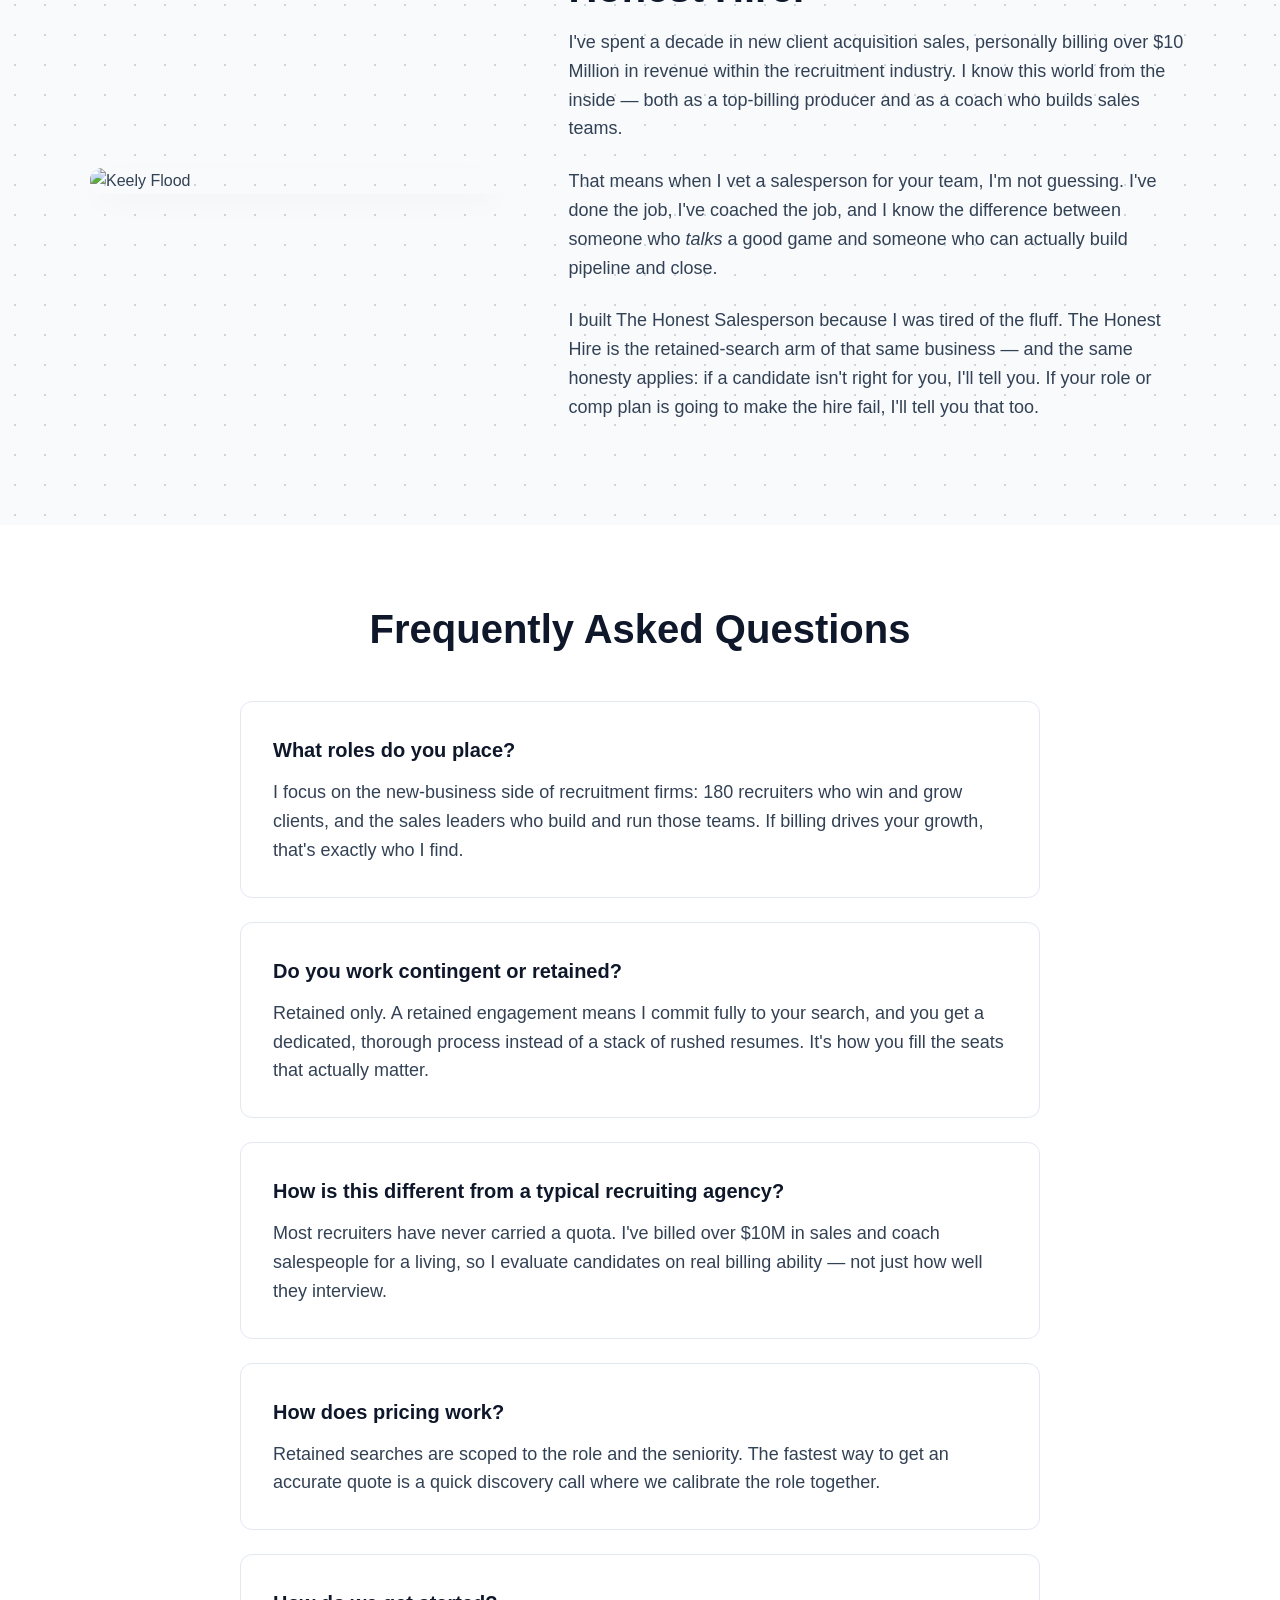
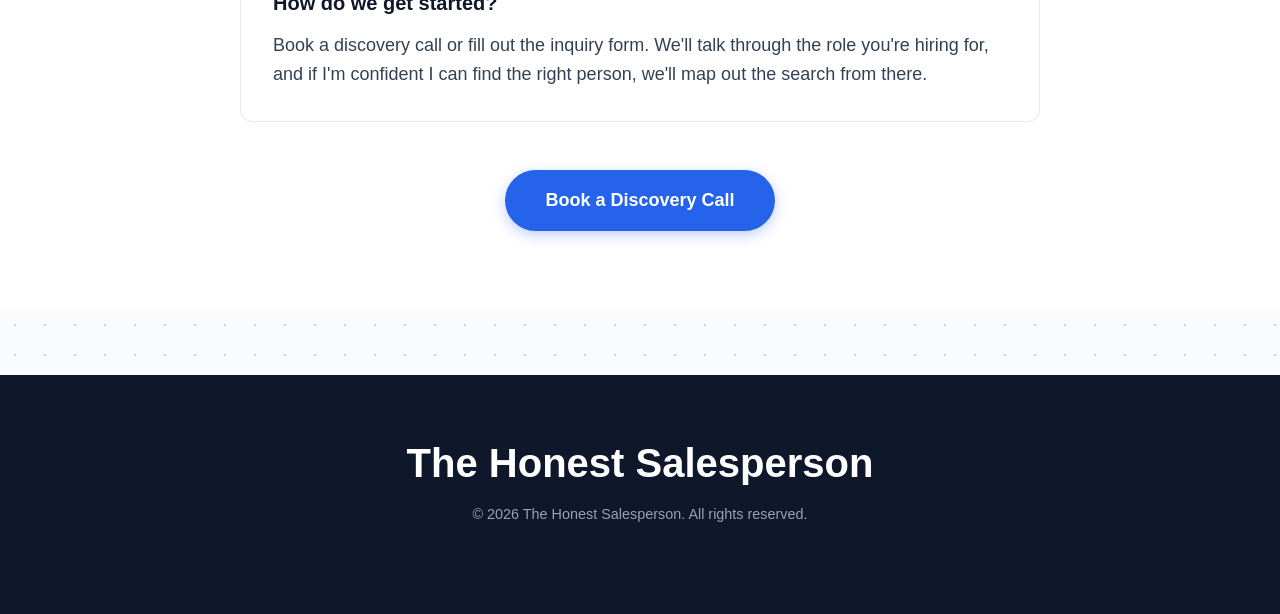
==== commit 634c75d8: "Updating Honest hire" ====
--- a/recruitment.html
+++ b/recruitment.html
@@ -86,7 +86,7 @@
             <div class="about-grid">
                 <img src="https://media.licdn.com/dms/image/v2/D4E03AQEkGl9H8kgt_Q/profile-displayphoto-crop_800_800/B4EZ0sI7bnG4AI-/0/1774562033720?e=1782950400&v=beta&t=FPo6NbB2Nxb9BoT3XlcBUKTcdeHXxPuEP0wRXwG_Gzk" alt="Keely Flood" class="about-image">
                 <div>
-                    <h2 style="text-align: left; margin-bottom: 1rem;">Why recruiters trust this search.</h2>
+                    <h2 style="text-align: left; margin-bottom: 1rem;">Why recruitment firms trust The Honest Hire.</h2>
                     <p>I've spent a decade in new client acquisition sales, personally billing over $10 Million in revenue within the recruitment industry. I know this world from the inside — both as a top-billing producer and as a coach who builds sales teams.</p>
                     <p>That means when I vet a salesperson for your team, I'm not guessing. I've done the job, I've coached the job, and I know the difference between someone who <em>talks</em> a good game and someone who can actually build pipeline and close.</p>
                     <p>I built The Honest Salesperson because I was tired of the fluff. The Honest Hire is the retained-search arm of that same business — and the same honesty applies: if a candidate isn't right for you, I'll tell you. If your role or comp plan is going to make the hire fail, I'll tell you that too.</p>
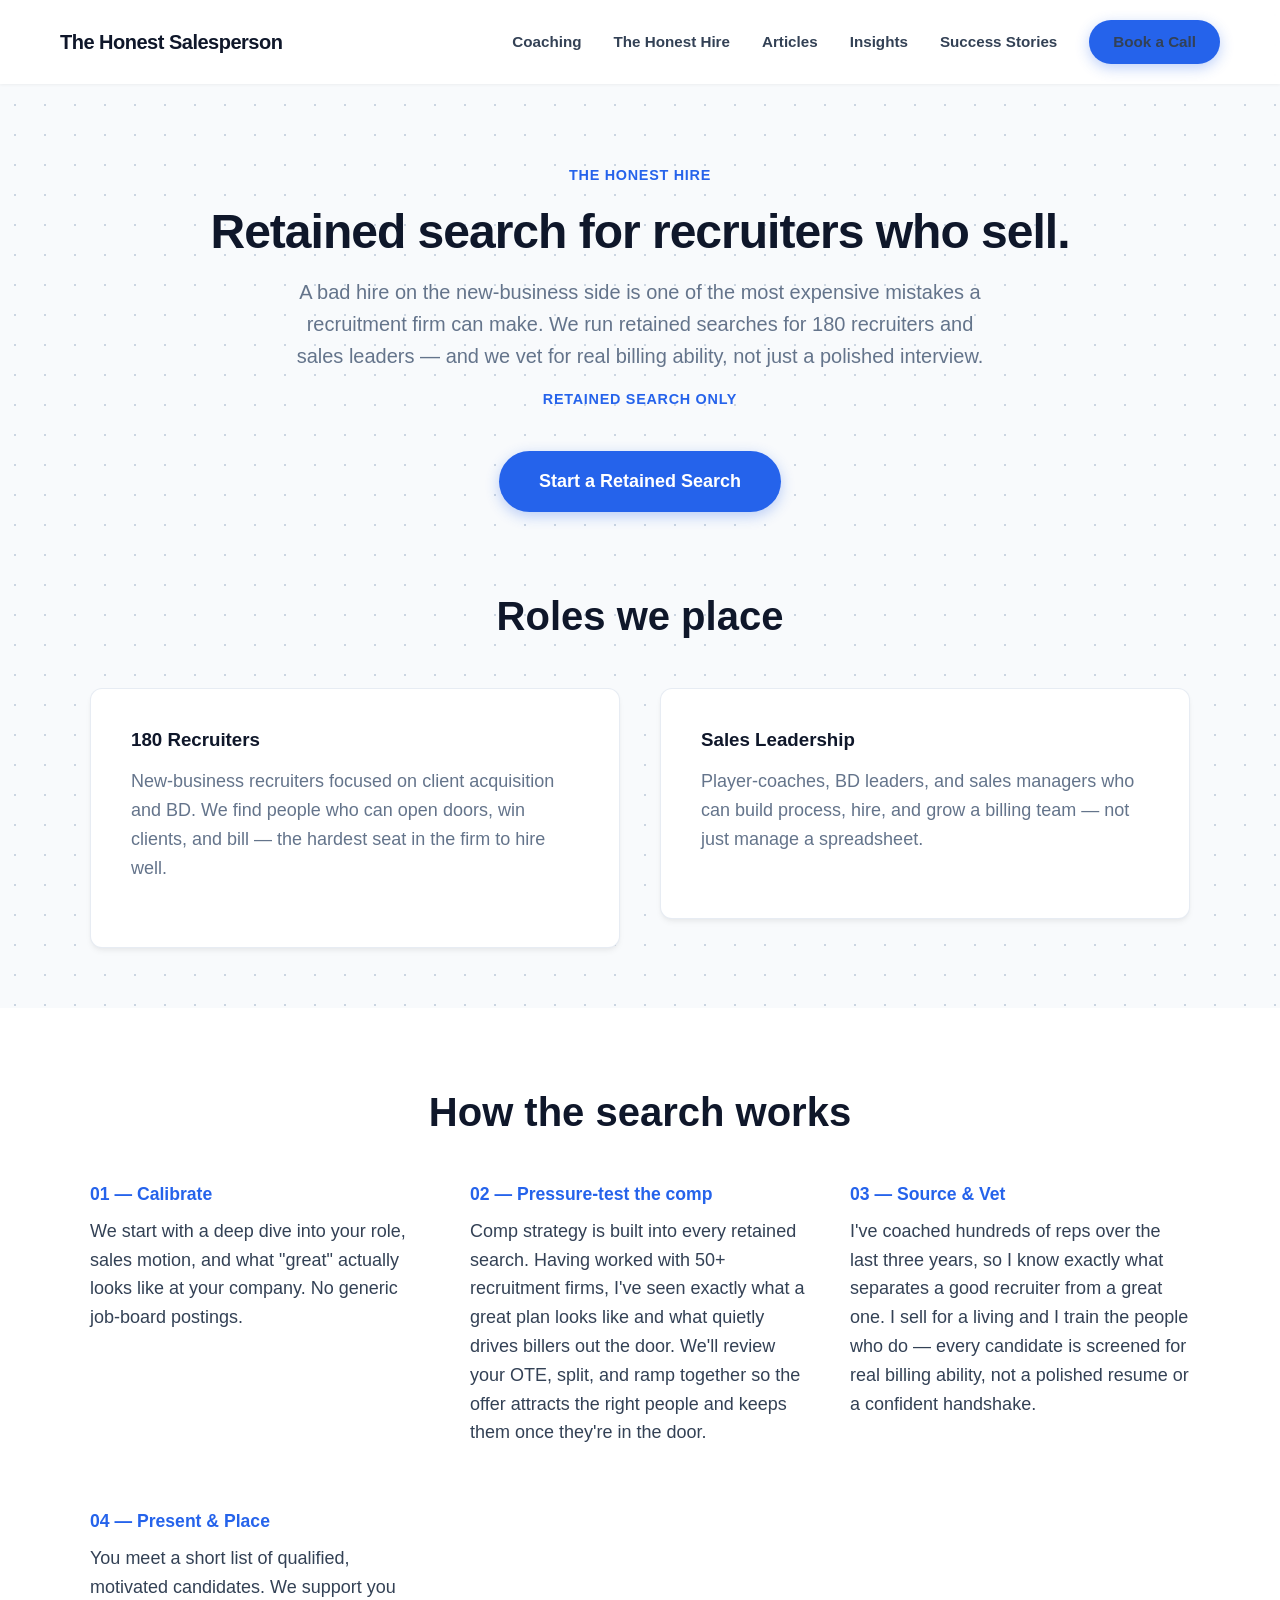
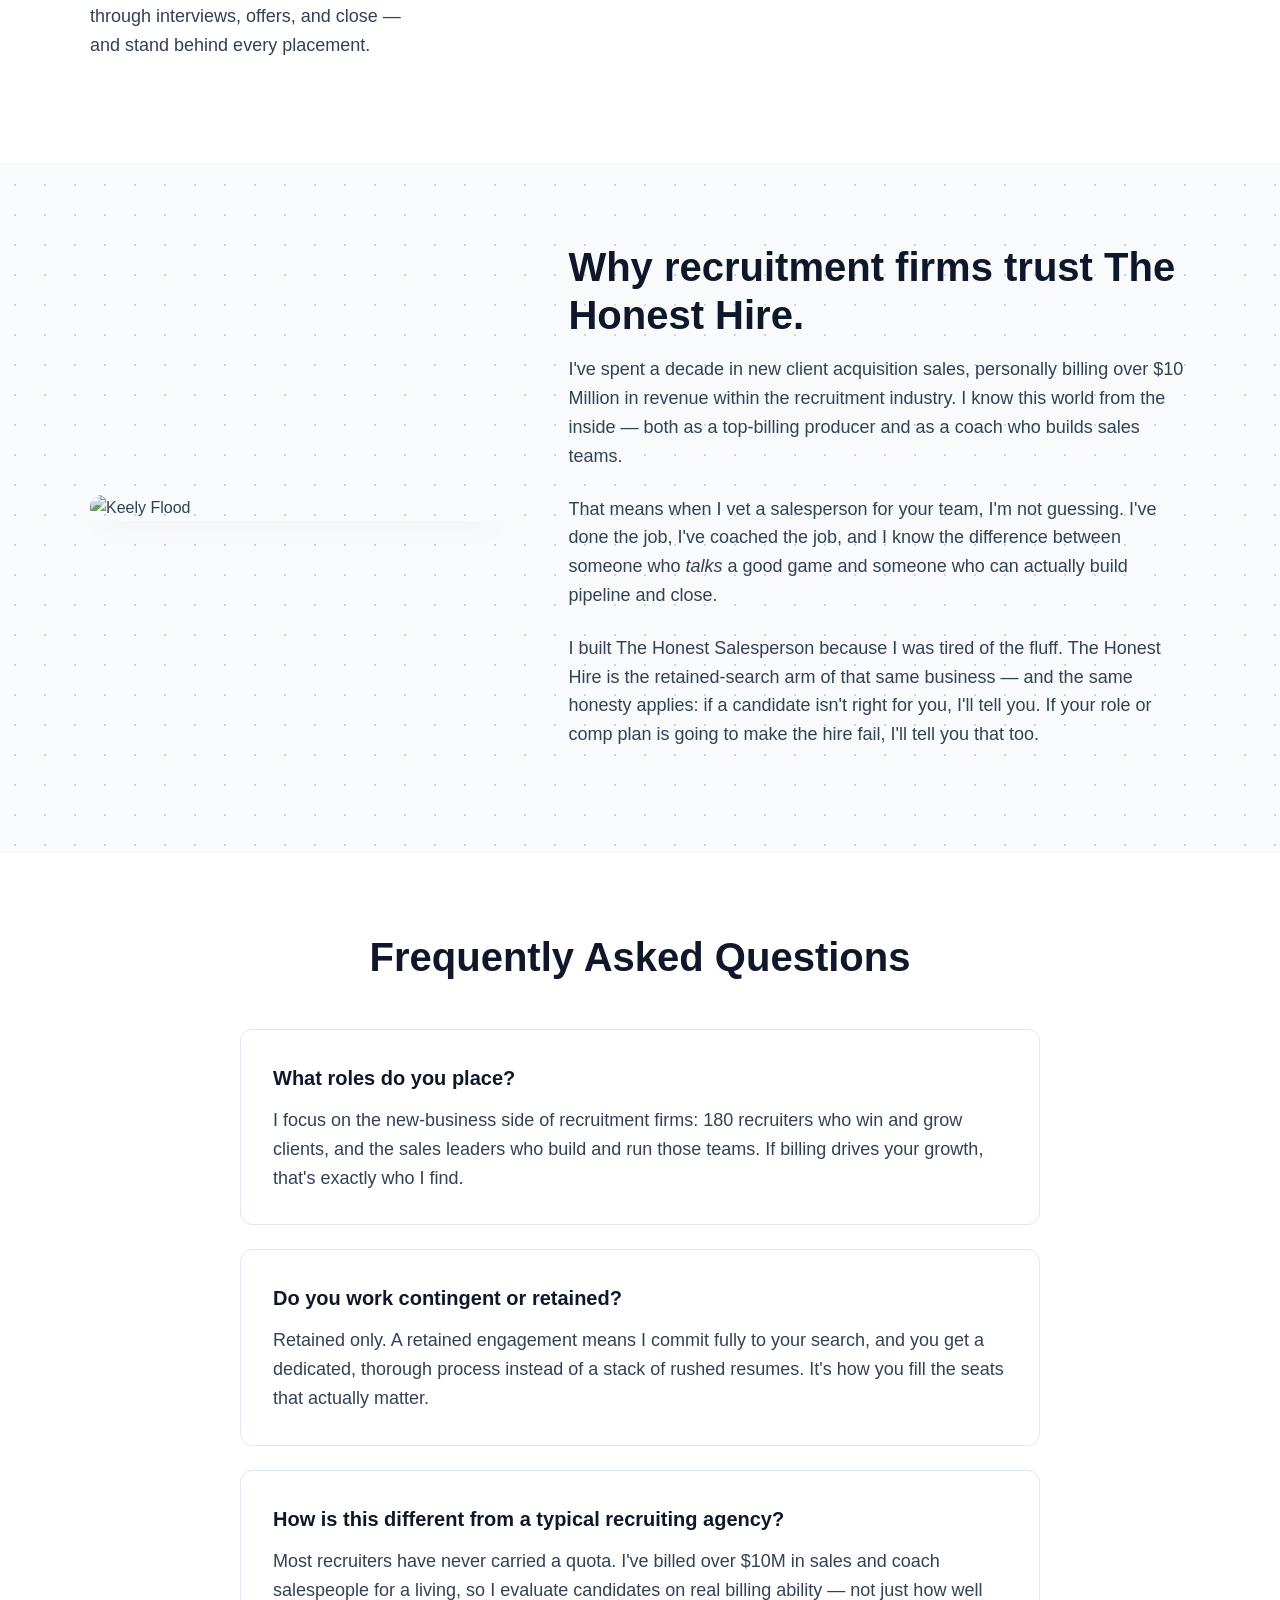
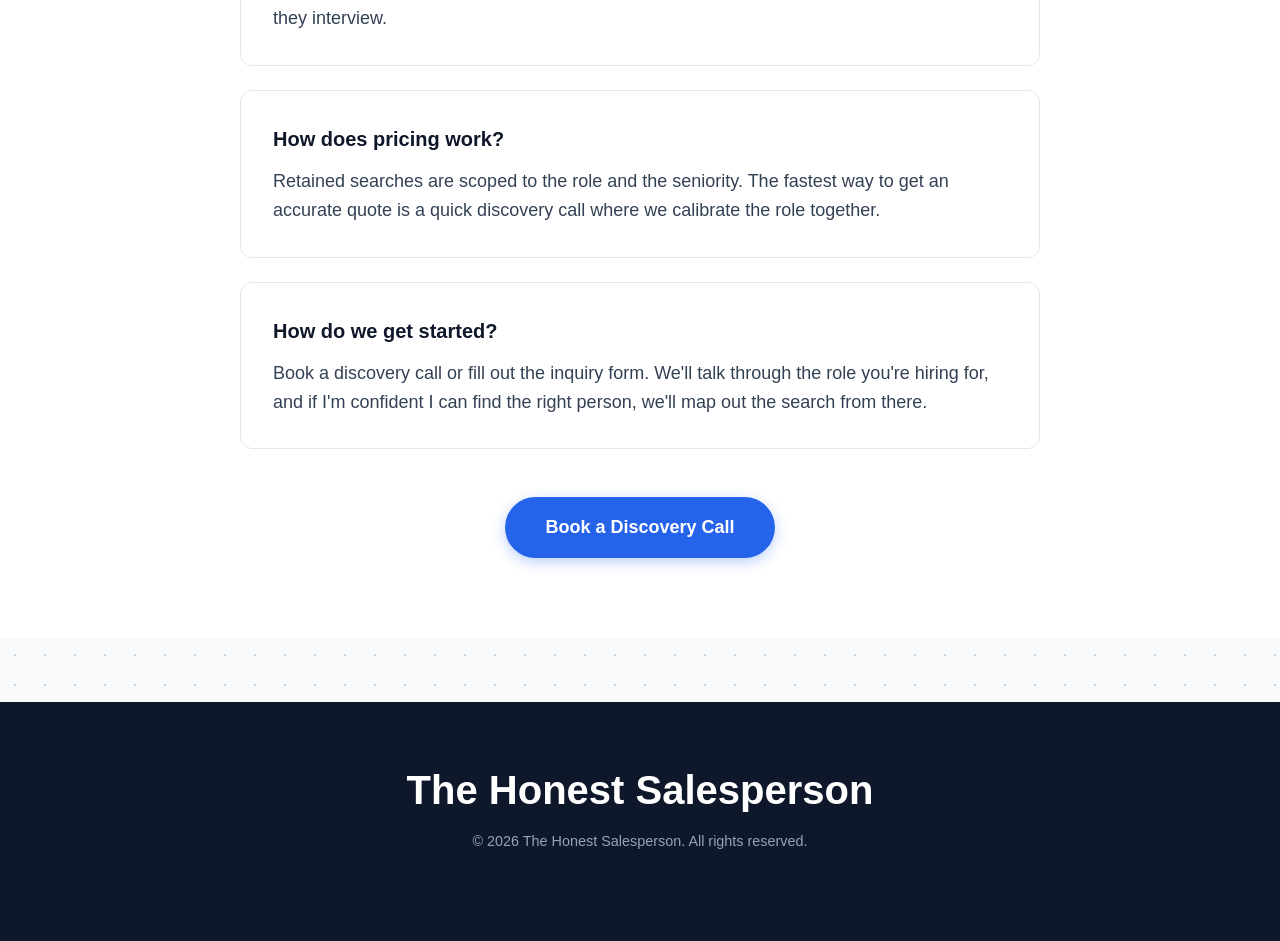
==== commit 0fd54717: "Rework "How the search works" with comp plan step Co-Authored-By: Claude Opus 4.8 (1M context) <nore" ====
--- a/recruitment.html
+++ b/recruitment.html
@@ -64,16 +64,21 @@
 
                 <div>
                     <h3 style="color: var(--accent-color); font-size: 1.1rem; margin-bottom: 0.75rem;">01 — Calibrate</h3>
-                    <p>We start with a deep dive into your role, comp plan, sales motion, and what "great" actually looks like at your company. No generic job-board postings.</p>
+                    <p>We start with a deep dive into your role, sales motion, and what "great" actually looks like at your company. No generic job-board postings.</p>
                 </div>
 
                 <div>
-                    <h3 style="color: var(--accent-color); font-size: 1.1rem; margin-bottom: 0.75rem;">02 — Source & Vet</h3>
-                    <p>I personally sell for a living, so I know how to spot it. Every candidate is screened for real selling ability — not just a polished resume or a confident handshake.</p>
+                    <h3 style="color: var(--accent-color); font-size: 1.1rem; margin-bottom: 0.75rem;">02 — Pressure-test the comp</h3>
+                    <p>Comp strategy is built into every retained search. Having worked with 50+ recruitment firms, I've seen exactly what a great plan looks like and what quietly drives billers out the door. We'll review your OTE, split, and ramp together so the offer attracts the right people and keeps them once they're in the door.</p>
                 </div>
 
                 <div>
-                    <h3 style="color: var(--accent-color); font-size: 1.1rem; margin-bottom: 0.75rem;">03 — Present & Place</h3>
+                    <h3 style="color: var(--accent-color); font-size: 1.1rem; margin-bottom: 0.75rem;">03 — Source & Vet</h3>
+                    <p>I've coached hundreds of reps over the last three years, so I know exactly what separates a good recruiter from a great one. I sell for a living and I train the people who do — every candidate is screened for real billing ability, not a polished resume or a confident handshake.</p>
+                </div>
+
+                <div>
+                    <h3 style="color: var(--accent-color); font-size: 1.1rem; margin-bottom: 0.75rem;">04 — Present & Place</h3>
                     <p>You meet a short list of qualified, motivated candidates. We support you through interviews, offers, and close — and stand behind every placement.</p>
                 </div>
 
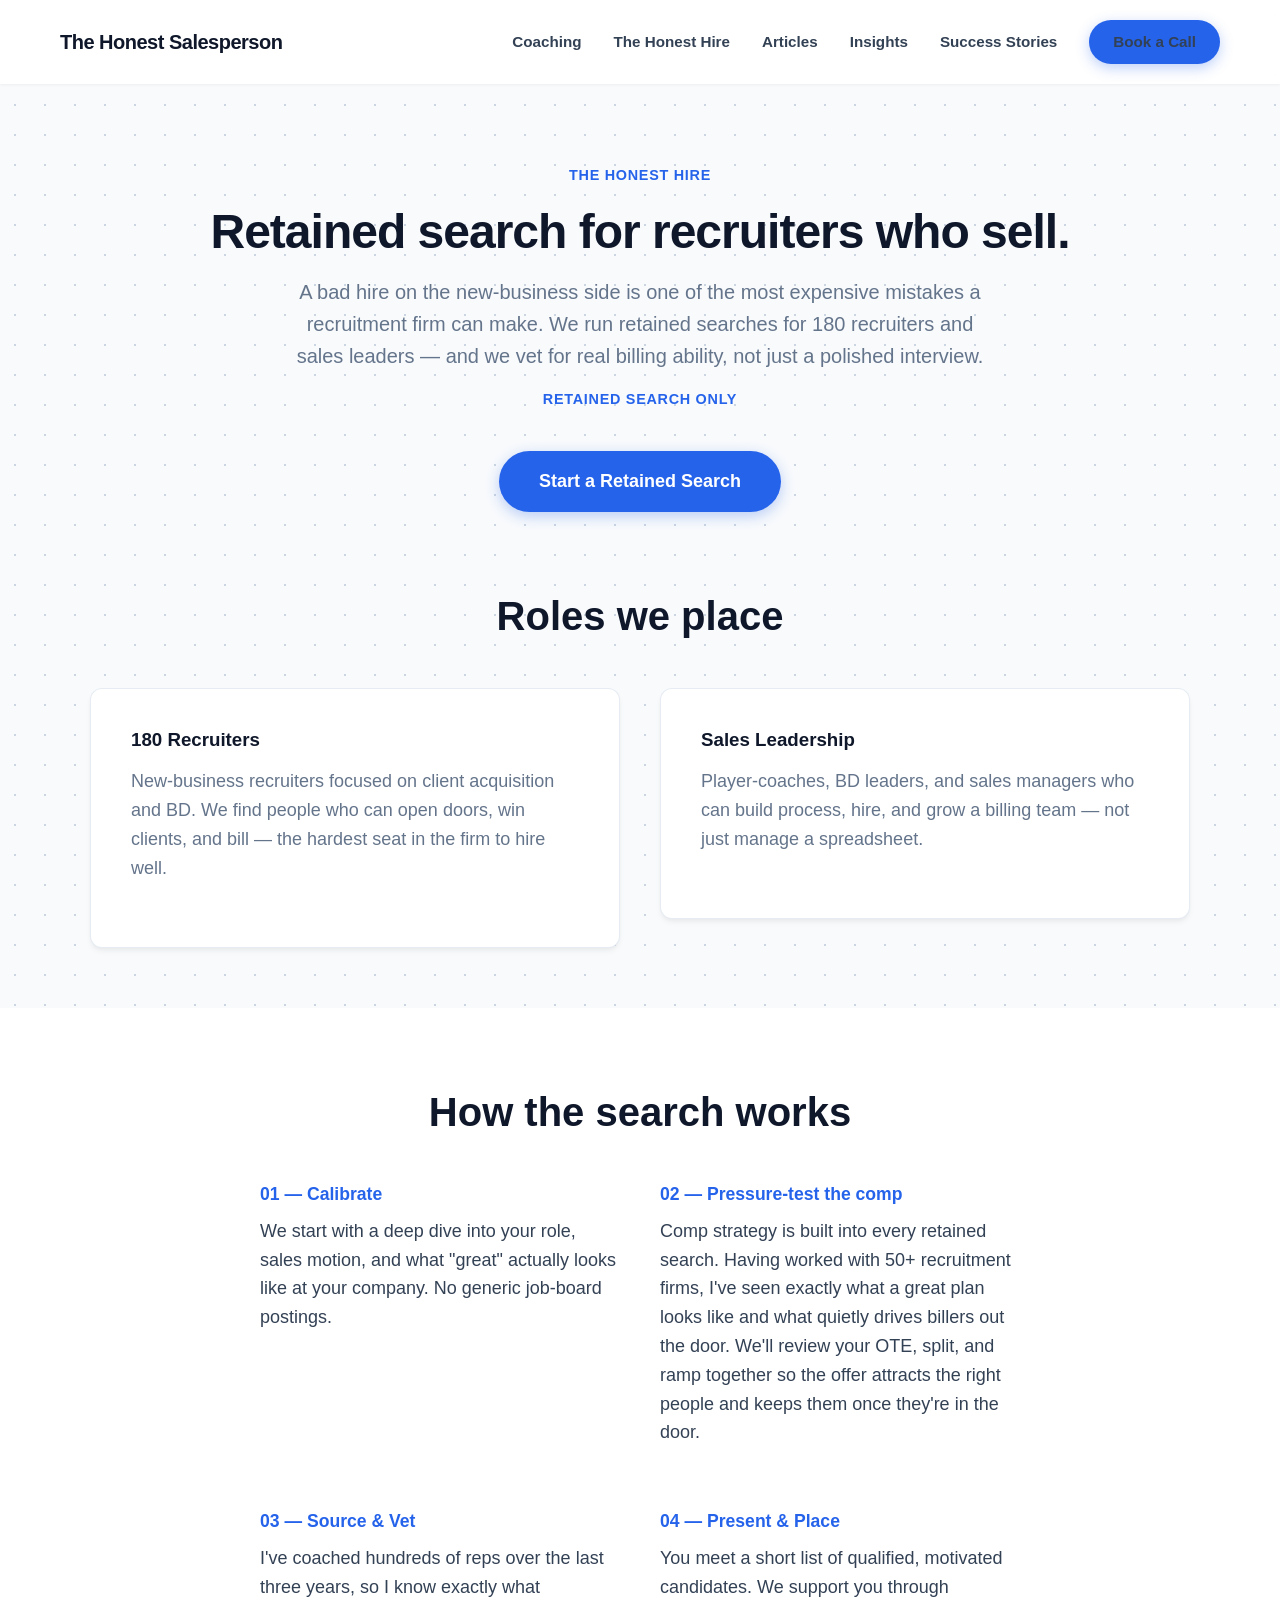
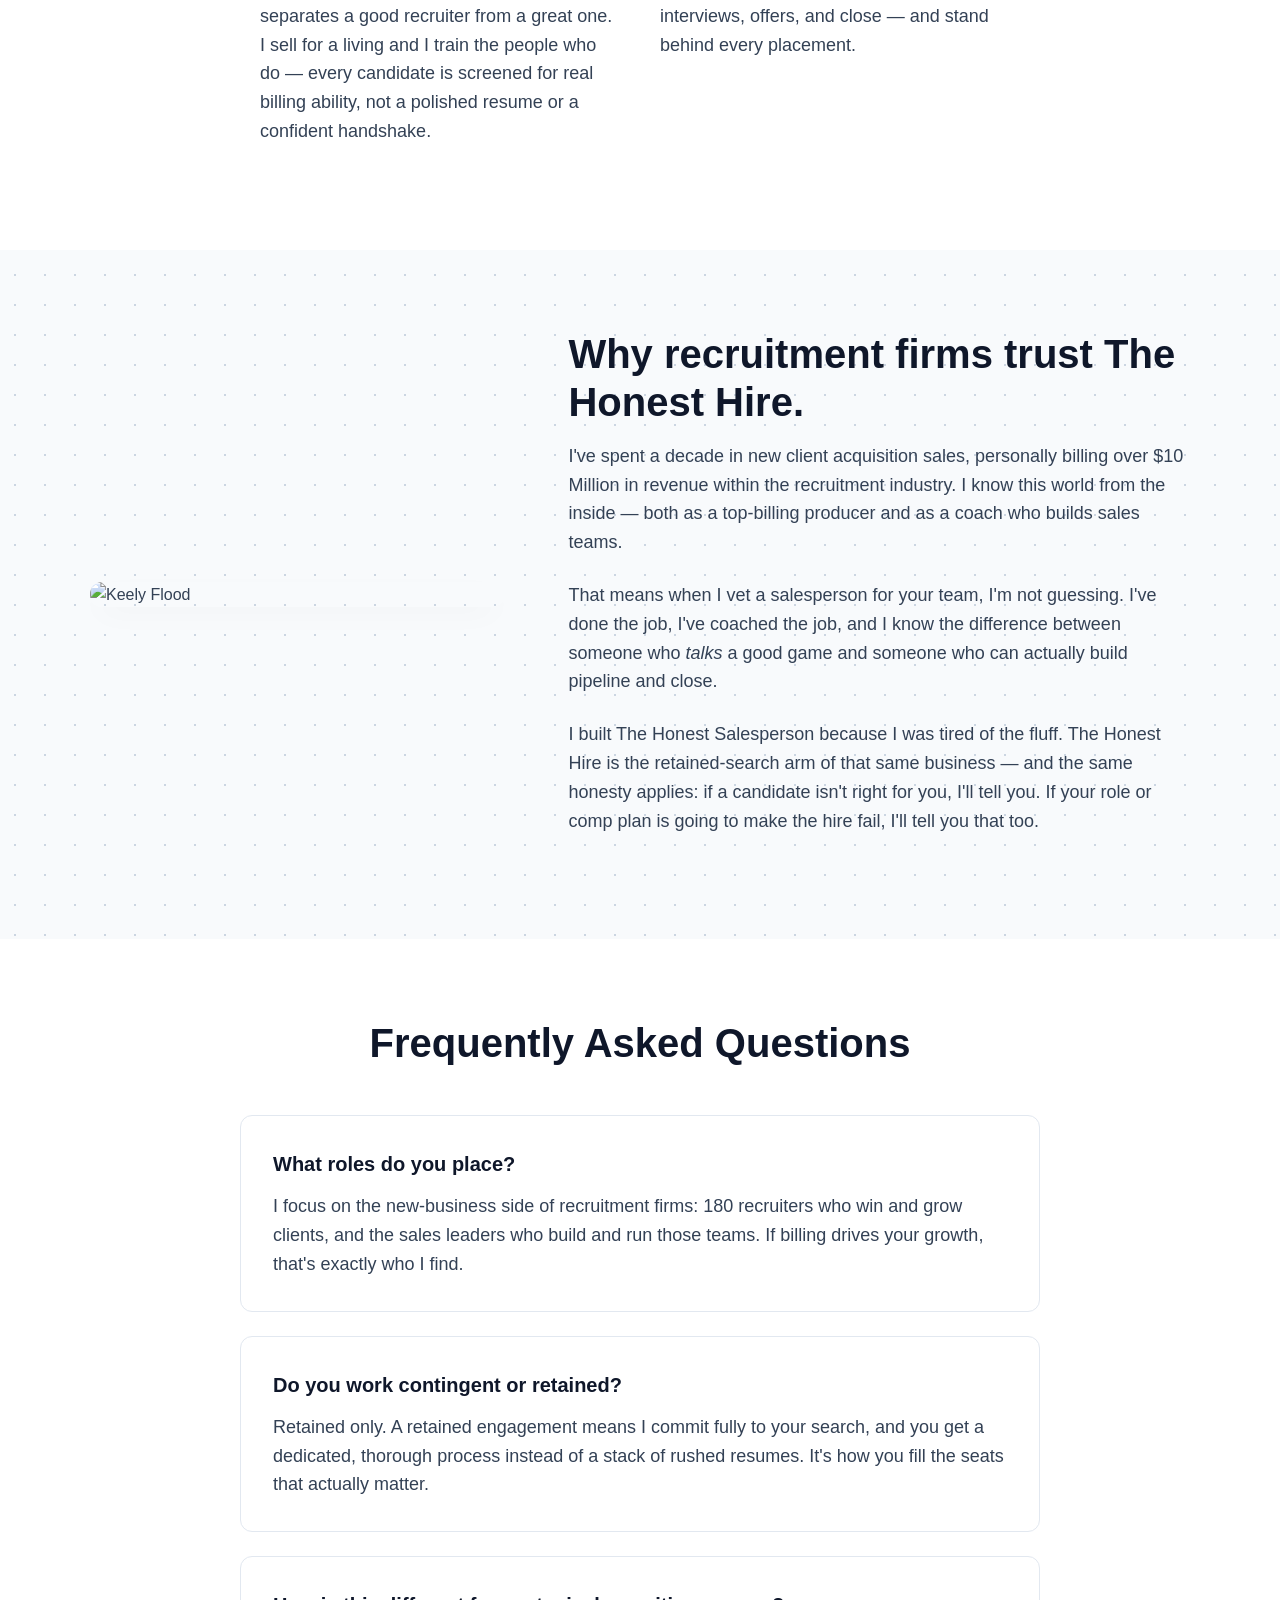
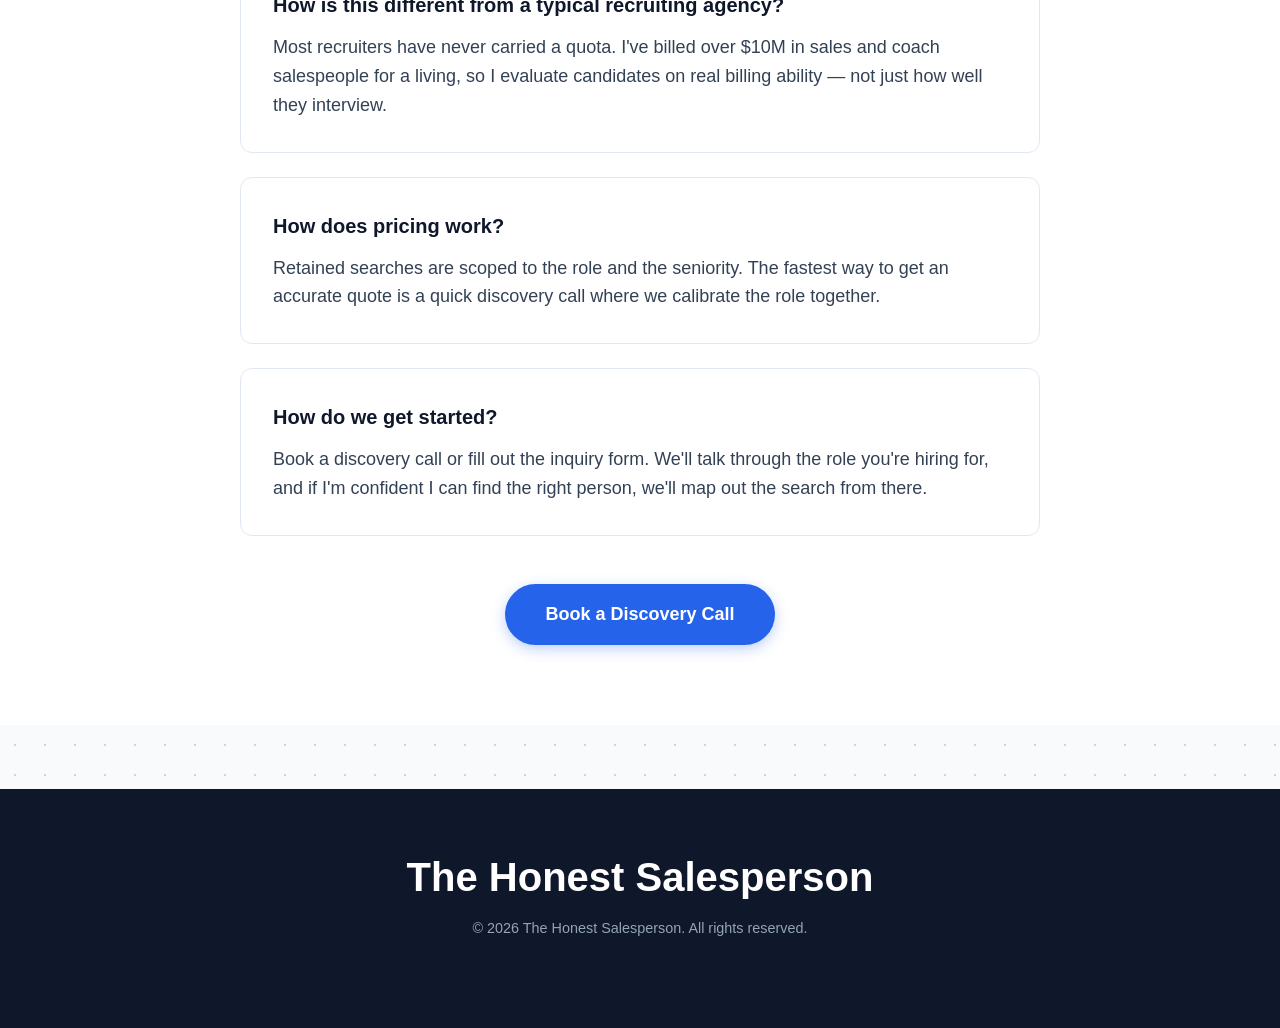
==== commit 5757eca6: "Lay out search steps as 2x2 grid Co-Authored-By: Claude Opus 4.8 (1M context) <noreply@anthropic.com" ====
--- a/recruitment.html
+++ b/recruitment.html
@@ -60,7 +60,7 @@
     <section class="section-surface">
         <div class="container">
             <h2 style="margin-bottom: 3rem;">How the search works</h2>
-            <div class="content-grid">
+            <div class="content-grid" style="max-width: 760px; margin: 0 auto;">
 
                 <div>
                     <h3 style="color: var(--accent-color); font-size: 1.1rem; margin-bottom: 0.75rem;">01 — Calibrate</h3>
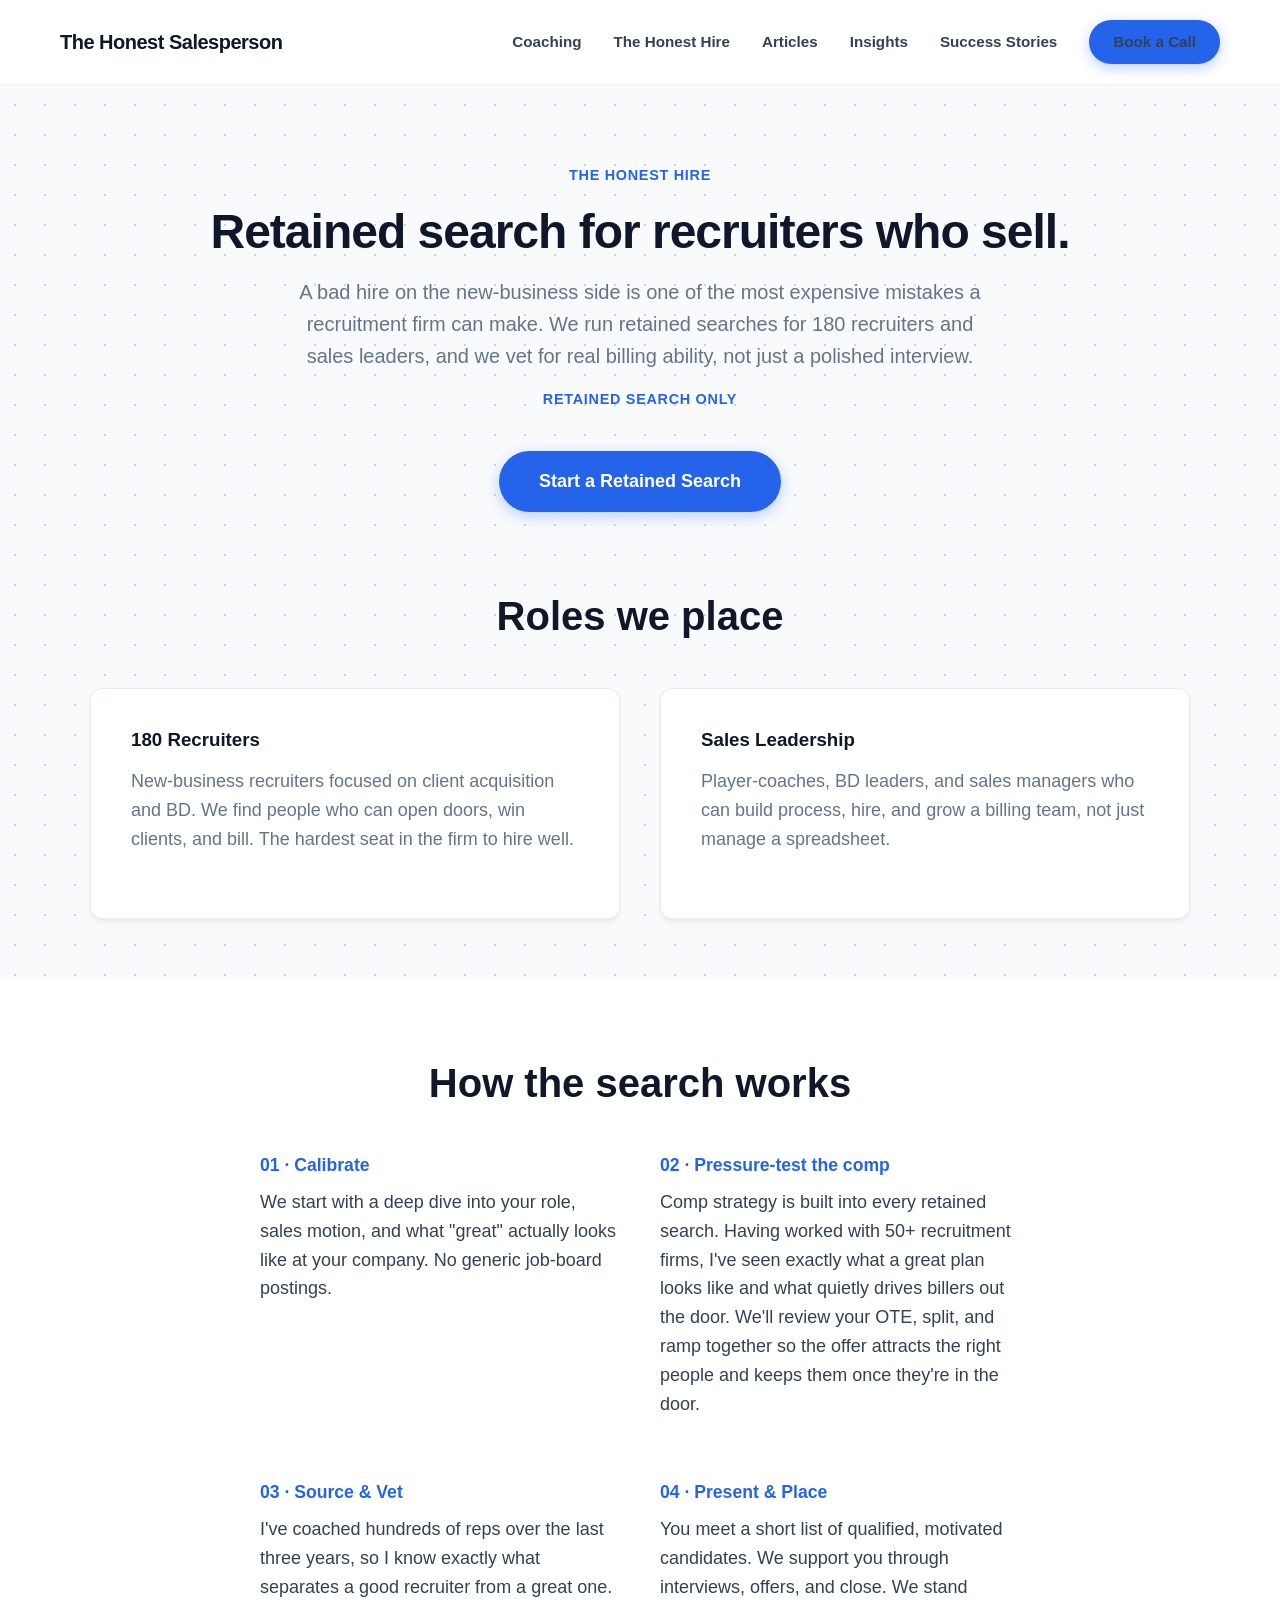
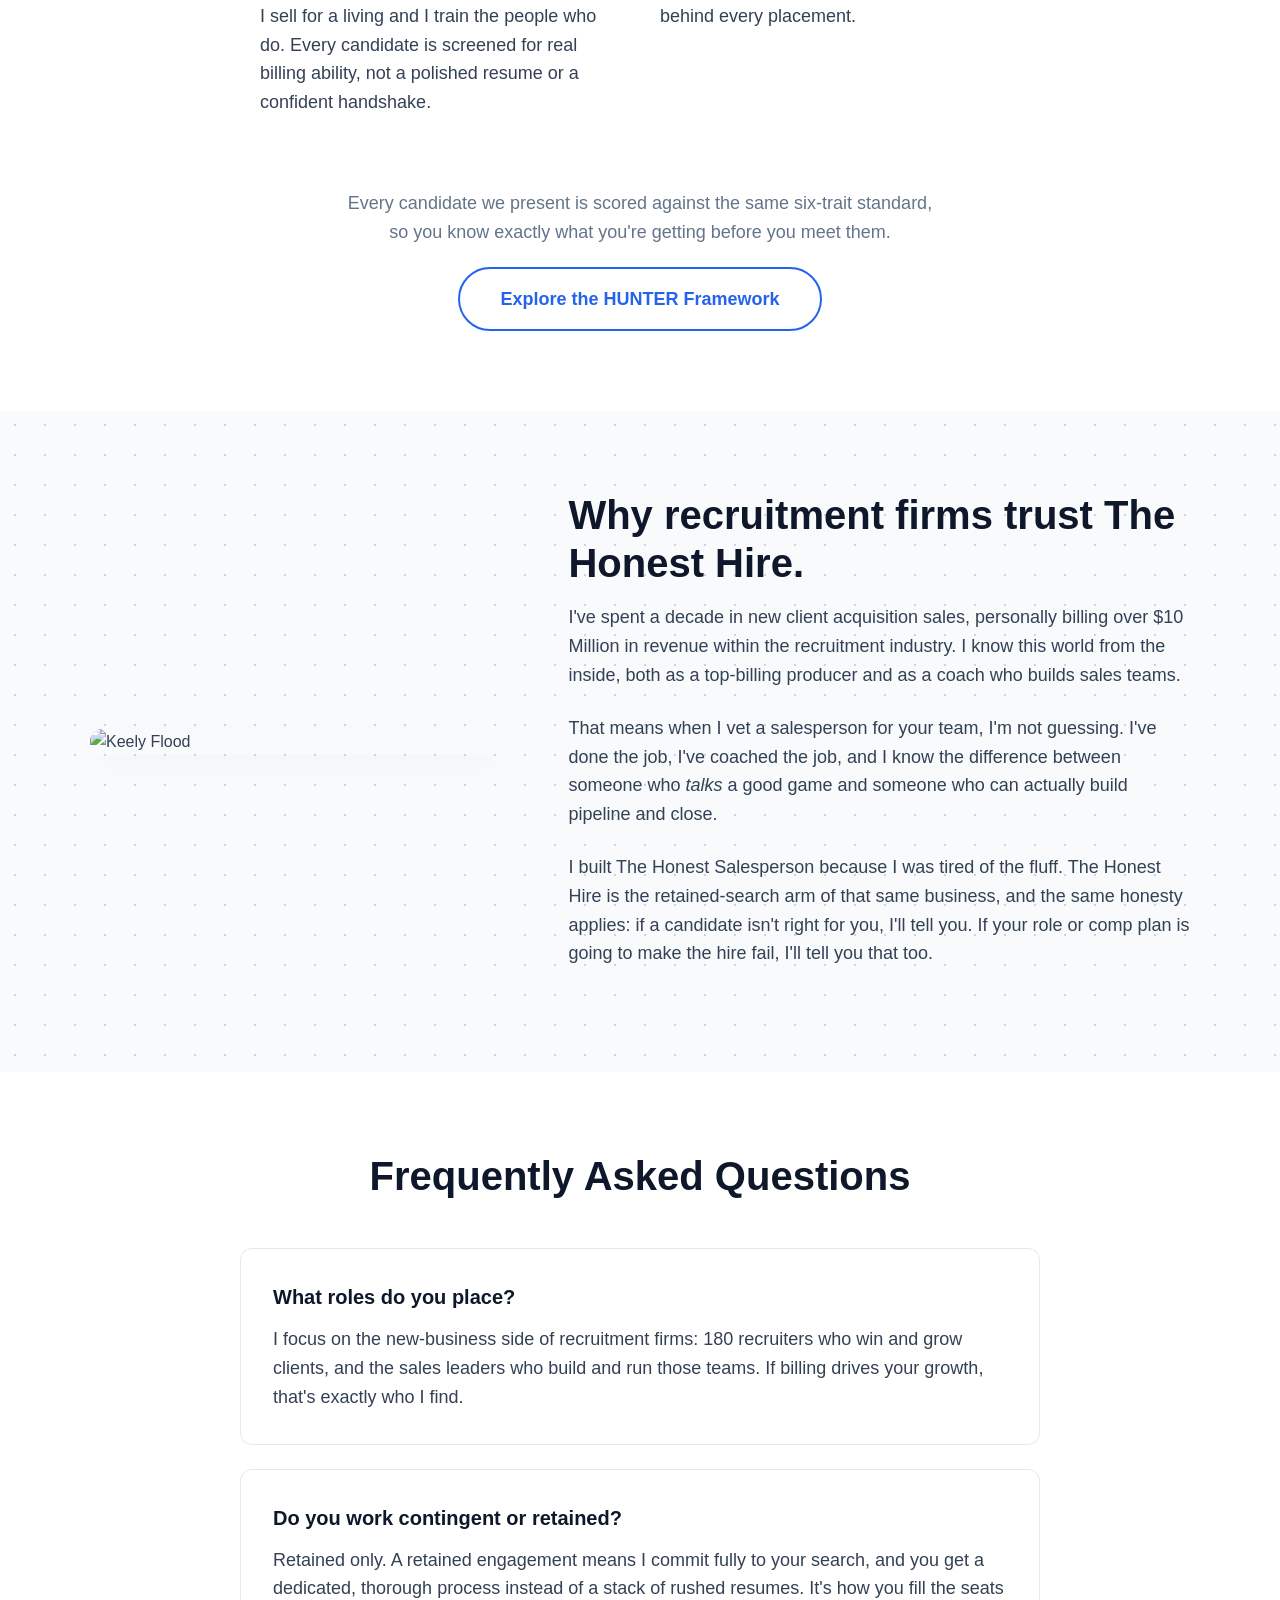
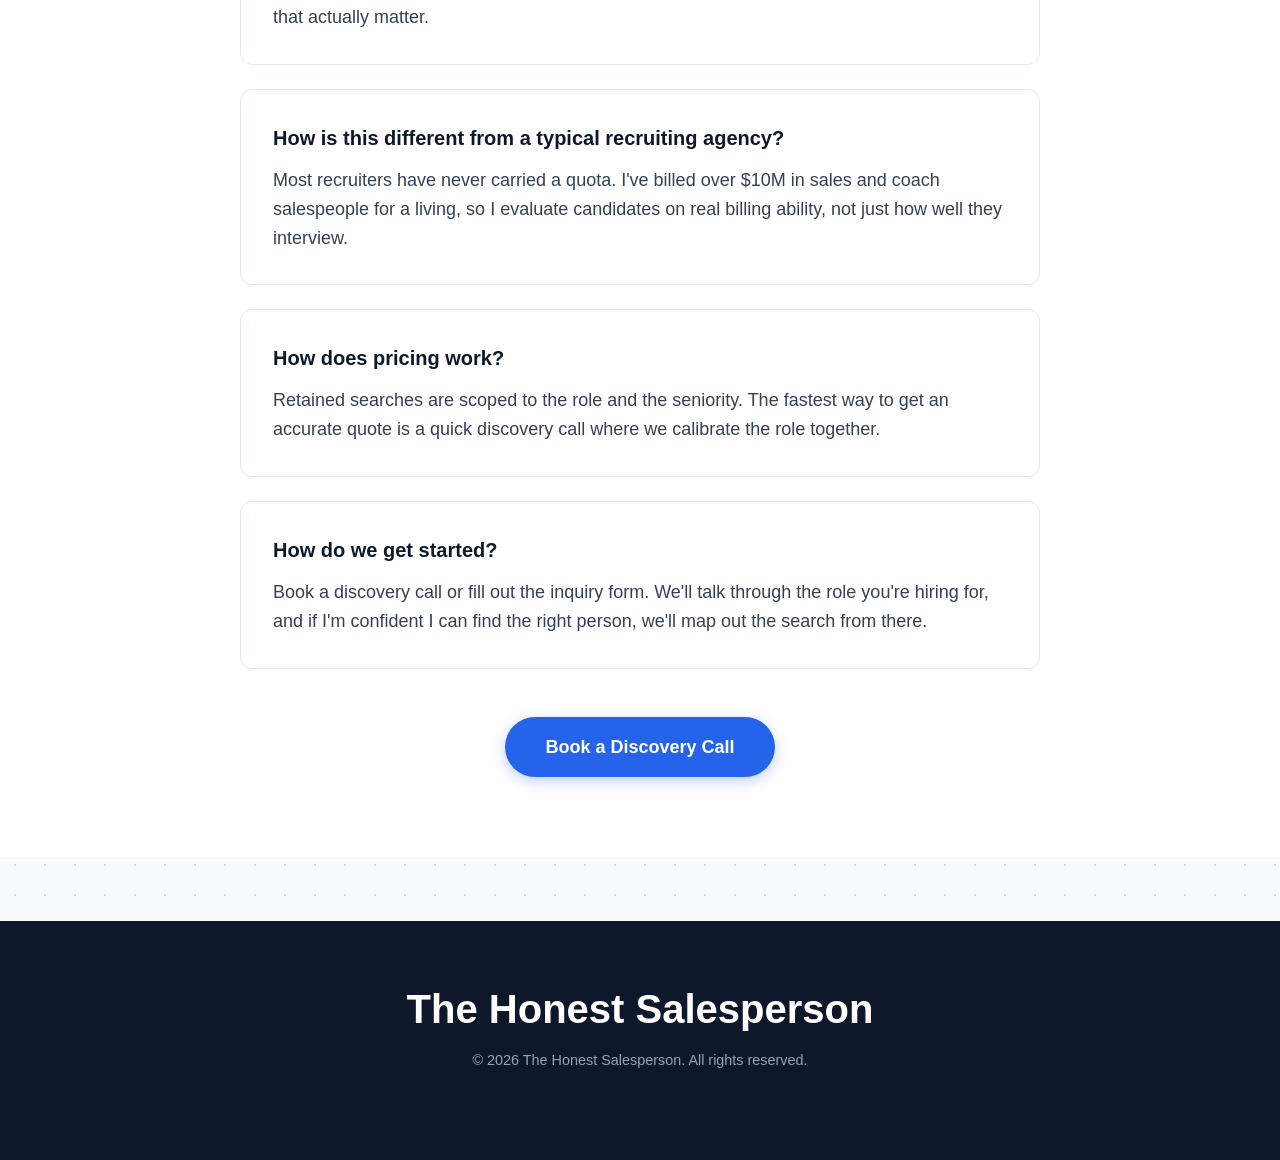
==== commit fe1f9dd2: "Hunter Changes" ====
--- a/recruitment.html
+++ b/recruitment.html
@@ -3,7 +3,7 @@
 <head>
     <meta charset="UTF-8">
     <meta name="viewport" content="width=device-width, initial-scale=1.0">
-    <meta name="description" content="The Honest Hire — the retained-search arm of The Honest Salesperson. Retained recruitment for 180 recruiters and sales leadership roles. We place new-business talent for recruitment firms serious about growth.">
+    <meta name="description" content="The Honest Hire: the retained-search arm of The Honest Salesperson. Retained recruitment for 180 recruiters and sales leadership roles. We place new-business talent for recruitment firms serious about growth.">
     <title>The Honest Hire | Retained Recruitment by The Honest Salesperson</title>
     <link rel="stylesheet" href="style.css">
 </head>
@@ -19,7 +19,7 @@
                 <a href="index.html#substack">Articles</a>
                 <a href="index.html#linkedin">Insights</a>
                 <a href="index.html#reviews">Success Stories</a>
-                <a href="index.html#calendar" class="btn btn-sm">Book a Call</a>
+                <a href="https://tidycal.com/keelyflood1/hiringdiscussion" target="_blank" rel="noopener" class="btn btn-sm">Book a Call</a>
             </div>
         </div>
     </nav>
@@ -29,11 +29,11 @@
             <p style="color: var(--accent-color); font-weight: 600; text-transform: uppercase; letter-spacing: 0.05em; font-size: 0.9rem; margin-bottom: 1rem;">The Honest Hire</p>
             <h1 style="font-size: 3rem; margin-bottom: 1rem;">Retained search for recruiters who sell.</h1>
             <p style="color: var(--text-light); max-width: 700px; margin: 0 auto; font-size: 1.25rem;">
-                A bad hire on the new-business side is one of the most expensive mistakes a recruitment firm can make. We run retained searches for 180 recruiters and sales leaders — and we vet for real billing ability, not just a polished interview.
+                A bad hire on the new-business side is one of the most expensive mistakes a recruitment firm can make. We run retained searches for 180 recruiters and sales leaders, and we vet for real billing ability, not just a polished interview.
             </p>
             <p style="color: var(--accent-color); font-weight: 600; margin-top: 1rem; text-transform: uppercase; letter-spacing: 0.05em; font-size: 0.9rem;">Retained search only</p>
             <div style="margin-top: 2rem;">
-                <a href="index.html#calendar" class="btn">Start a Retained Search</a>
+                <a href="https://tidycal.com/keelyflood1/hiringdiscussion" target="_blank" rel="noopener" class="btn">Start a Retained Search</a>
             </div>
         </div>
     </section>
@@ -45,12 +45,12 @@
 
                 <div class="surface-box">
                     <h3 style="margin-bottom: 1rem;">180 Recruiters</h3>
-                    <p style="color: var(--text-light);">New-business recruiters focused on client acquisition and BD. We find people who can open doors, win clients, and bill — the hardest seat in the firm to hire well.</p>
+                    <p style="color: var(--text-light);">New-business recruiters focused on client acquisition and BD. We find people who can open doors, win clients, and bill. The hardest seat in the firm to hire well.</p>
                 </div>
 
                 <div class="surface-box">
                     <h3 style="margin-bottom: 1rem;">Sales Leadership</h3>
-                    <p style="color: var(--text-light);">Player-coaches, BD leaders, and sales managers who can build process, hire, and grow a billing team — not just manage a spreadsheet.</p>
+                    <p style="color: var(--text-light);">Player-coaches, BD leaders, and sales managers who can build process, hire, and grow a billing team, not just manage a spreadsheet.</p>
                 </div>
 
             </div>
@@ -63,25 +63,30 @@
             <div class="content-grid" style="max-width: 760px; margin: 0 auto;">
 
                 <div>
-                    <h3 style="color: var(--accent-color); font-size: 1.1rem; margin-bottom: 0.75rem;">01 — Calibrate</h3>
+                    <h3 style="color: var(--accent-color); font-size: 1.1rem; margin-bottom: 0.75rem;">01 &middot; Calibrate</h3>
                     <p>We start with a deep dive into your role, sales motion, and what "great" actually looks like at your company. No generic job-board postings.</p>
                 </div>
 
                 <div>
-                    <h3 style="color: var(--accent-color); font-size: 1.1rem; margin-bottom: 0.75rem;">02 — Pressure-test the comp</h3>
+                    <h3 style="color: var(--accent-color); font-size: 1.1rem; margin-bottom: 0.75rem;">02 &middot; Pressure-test the comp</h3>
                     <p>Comp strategy is built into every retained search. Having worked with 50+ recruitment firms, I've seen exactly what a great plan looks like and what quietly drives billers out the door. We'll review your OTE, split, and ramp together so the offer attracts the right people and keeps them once they're in the door.</p>
                 </div>
 
                 <div>
-                    <h3 style="color: var(--accent-color); font-size: 1.1rem; margin-bottom: 0.75rem;">03 — Source & Vet</h3>
-                    <p>I've coached hundreds of reps over the last three years, so I know exactly what separates a good recruiter from a great one. I sell for a living and I train the people who do — every candidate is screened for real billing ability, not a polished resume or a confident handshake.</p>
+                    <h3 style="color: var(--accent-color); font-size: 1.1rem; margin-bottom: 0.75rem;">03 &middot; Source & Vet</h3>
+                    <p>I've coached hundreds of reps over the last three years, so I know exactly what separates a good recruiter from a great one. I sell for a living and I train the people who do. Every candidate is screened for real billing ability, not a polished resume or a confident handshake.</p>
                 </div>
 
                 <div>
-                    <h3 style="color: var(--accent-color); font-size: 1.1rem; margin-bottom: 0.75rem;">04 — Present & Place</h3>
-                    <p>You meet a short list of qualified, motivated candidates. We support you through interviews, offers, and close — and stand behind every placement.</p>
+                    <h3 style="color: var(--accent-color); font-size: 1.1rem; margin-bottom: 0.75rem;">04 &middot; Present & Place</h3>
+                    <p>You meet a short list of qualified, motivated candidates. We support you through interviews, offers, and close. We stand behind every placement.</p>
                 </div>
 
+            </div>
+
+            <div class="text-center" style="margin-top: 3rem;">
+                <p style="color: var(--text-light); max-width: 600px; margin: 0 auto 1.25rem;">Every candidate we present is scored against the same six-trait standard, so you know exactly what you're getting before you meet them.</p>
+                <a href="hunter.html" class="btn btn-outline">Explore the HUNTER Framework</a>
             </div>
         </div>
     </section>
@@ -92,9 +97,9 @@
                 <img src="https://media.licdn.com/dms/image/v2/D4E03AQEkGl9H8kgt_Q/profile-displayphoto-crop_800_800/B4EZ0sI7bnG4AI-/0/1774562033720?e=1782950400&v=beta&t=FPo6NbB2Nxb9BoT3XlcBUKTcdeHXxPuEP0wRXwG_Gzk" alt="Keely Flood" class="about-image">
                 <div>
                     <h2 style="text-align: left; margin-bottom: 1rem;">Why recruitment firms trust The Honest Hire.</h2>
-                    <p>I've spent a decade in new client acquisition sales, personally billing over $10 Million in revenue within the recruitment industry. I know this world from the inside — both as a top-billing producer and as a coach who builds sales teams.</p>
+                    <p>I've spent a decade in new client acquisition sales, personally billing over $10 Million in revenue within the recruitment industry. I know this world from the inside, both as a top-billing producer and as a coach who builds sales teams.</p>
                     <p>That means when I vet a salesperson for your team, I'm not guessing. I've done the job, I've coached the job, and I know the difference between someone who <em>talks</em> a good game and someone who can actually build pipeline and close.</p>
-                    <p>I built The Honest Salesperson because I was tired of the fluff. The Honest Hire is the retained-search arm of that same business — and the same honesty applies: if a candidate isn't right for you, I'll tell you. If your role or comp plan is going to make the hire fail, I'll tell you that too.</p>
+                    <p>I built The Honest Salesperson because I was tired of the fluff. The Honest Hire is the retained-search arm of that same business, and the same honesty applies: if a candidate isn't right for you, I'll tell you. If your role or comp plan is going to make the hire fail, I'll tell you that too.</p>
                 </div>
             </div>
         </div>
@@ -117,7 +122,7 @@
 
                 <div class="faq-item">
                     <h4>How is this different from a typical recruiting agency?</h4>
-                    <p>Most recruiters have never carried a quota. I've billed over $10M in sales and coach salespeople for a living, so I evaluate candidates on real billing ability — not just how well they interview.</p>
+                    <p>Most recruiters have never carried a quota. I've billed over $10M in sales and coach salespeople for a living, so I evaluate candidates on real billing ability, not just how well they interview.</p>
                 </div>
 
                 <div class="faq-item">
@@ -132,7 +137,7 @@
             </div>
 
             <div class="text-center" style="margin-top: 3rem;">
-                <a href="index.html#calendar" class="btn">Book a Discovery Call</a>
+                <a href="https://tidycal.com/keelyflood1/hiringdiscussion" target="_blank" rel="noopener" class="btn">Book a Discovery Call</a>
             </div>
         </div>
     </section>
